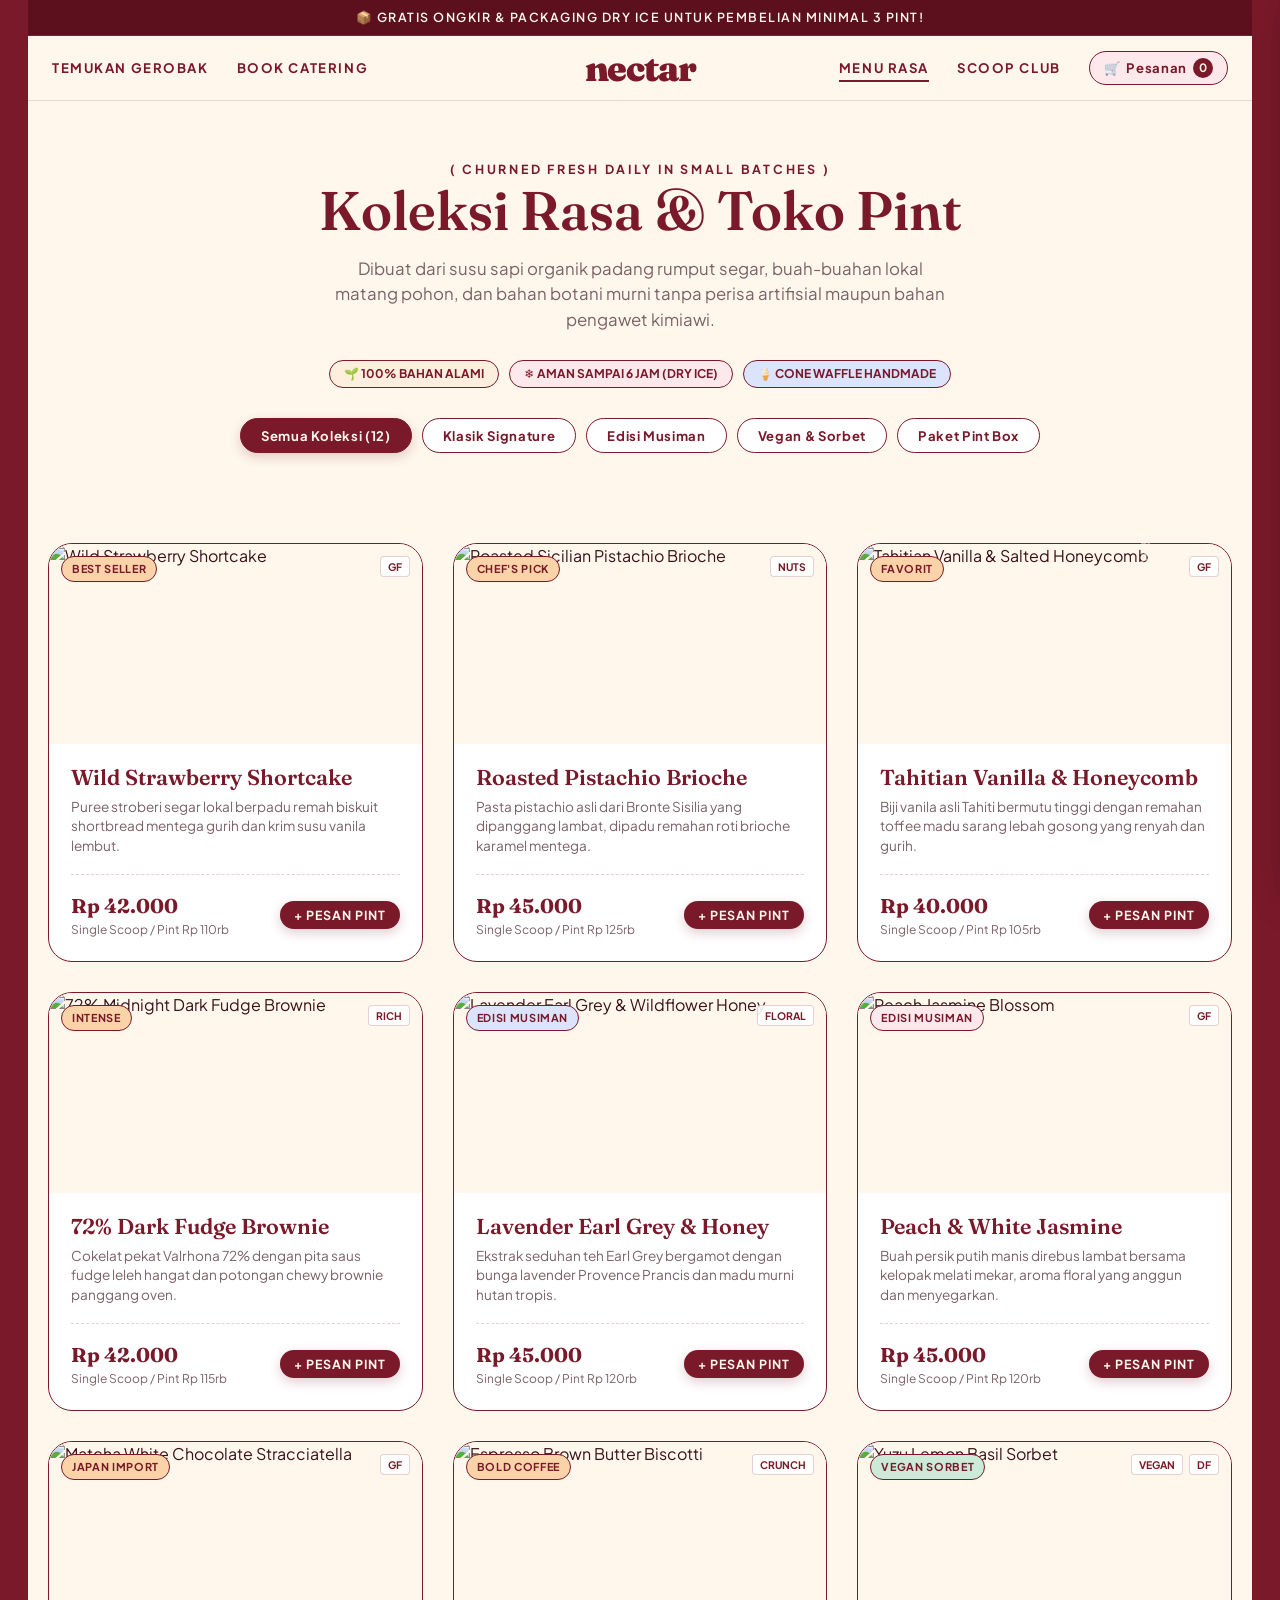
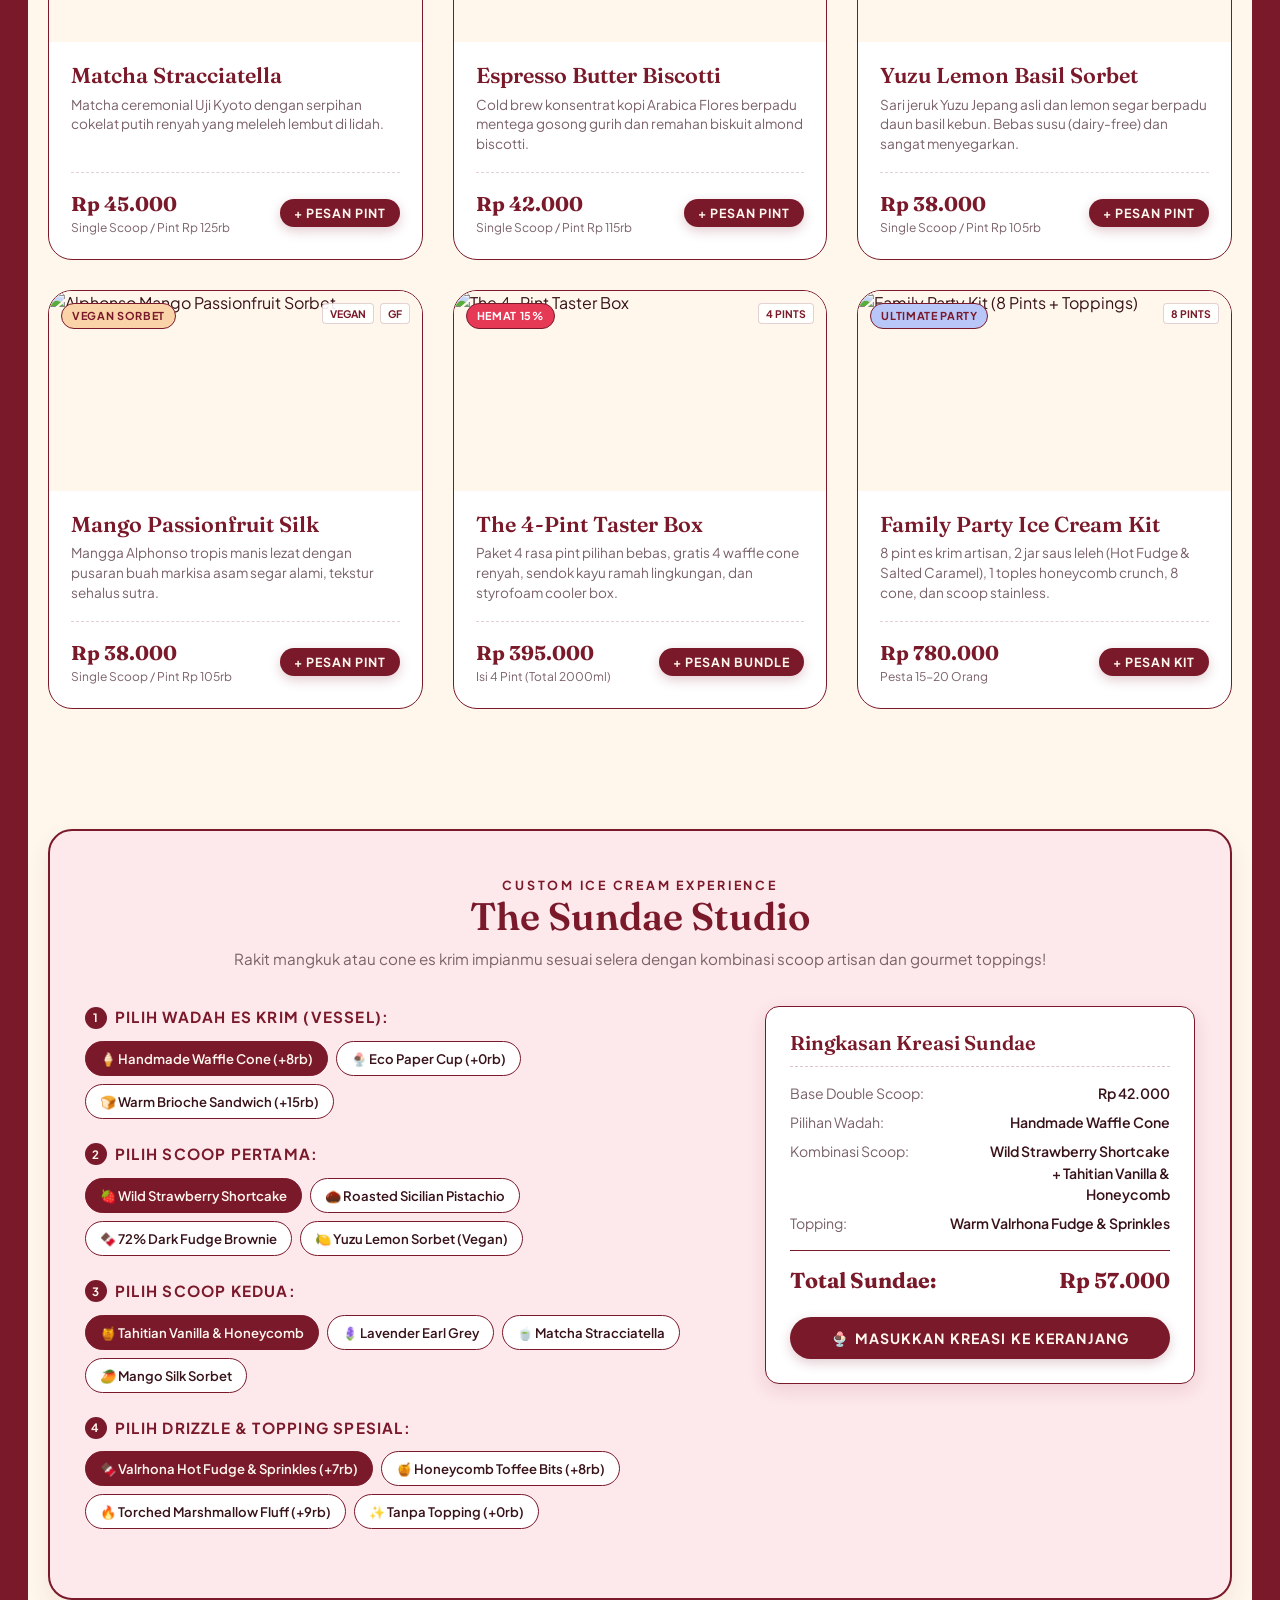
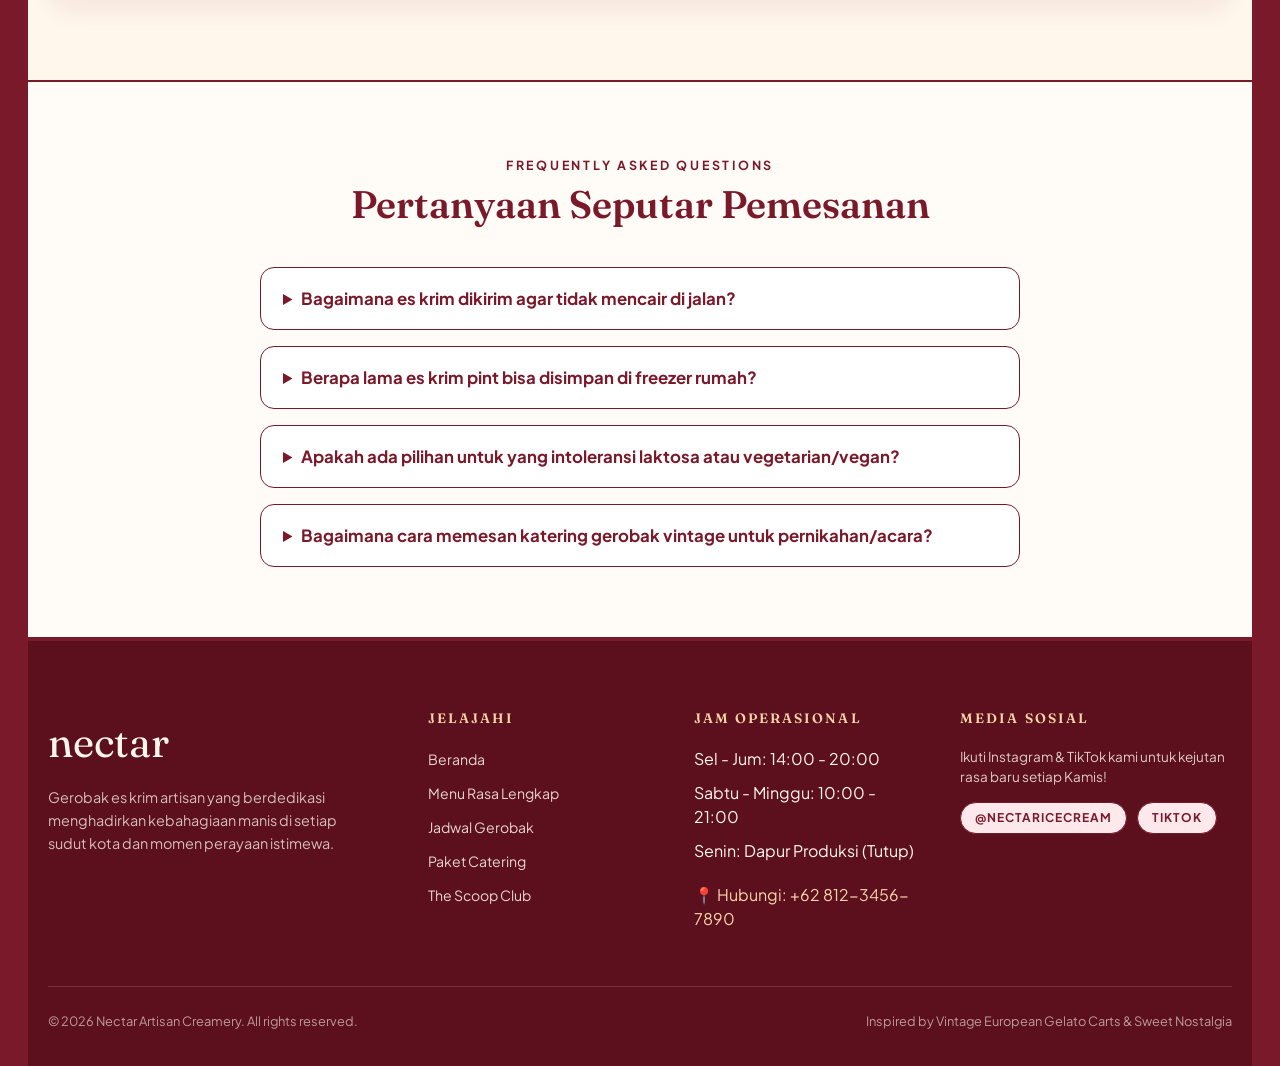
==== menu.html @ 395b3ed8 "feat: Nectar Artisan Ice Cream 2-page responsive website" ====
<!DOCTYPE html>
<html lang="id">
<head>
  <meta charset="UTF-8">
  <meta name="viewport" content="width=device-width, initial-scale=1.0">
  <title>Menu Rasa & Toko Pint — Nectar Artisan Ice Cream</title>
  <meta name="description" content="Pilihan rasa es krim artisan hand-churned, sorbet vegan, dan paket pint delivery es krim segar beku dengan insulated thermal dry-ice box.">
  <link rel="stylesheet" href="style.css">
  <link rel="icon" href="data:image/svg+xml,<svg xmlns=%22http://www.w3.org/2000/svg%22 viewBox=%220 0 100 100%22><text y=%22.9em%22 font-size=%2290%22>🍨</text></svg>">
</head>
<body class="bg-grid-pattern">

  <div class="side-brand-tag left">Handcrafted Small-Batch Flavors</div>
  <div class="side-brand-tag right">Nectar Creamery Online Shop</div>

  <div class="site-frame">
    <!-- Top Announcement Bar -->
    <div class="top-ticker">
      <span>📦 GRATIS ONGKIR & PACKAGING DRY ICE UNTUK PEMBELIAN MINIMAL 3 PINT!</span>
    </div>

    <!-- Main Navigation Header -->
    <header class="header-nav">
      <div class="nav-container">
        <!-- Desktop Nav Left -->
        <nav class="nav-left" aria-label="Main Navigation Left">
          <a href="index.html#schedule" class="nav-link">Temukan Gerobak</a>
          <a href="index.html#catering" class="nav-link">Book Catering</a>
        </nav>

        <!-- Brand Logo -->
        <a href="index.html" class="brand-logo" aria-label="Nectar Home">nectar</a>

        <!-- Desktop Nav Right -->
        <nav class="nav-right" aria-label="Main Navigation Right">
          <a href="menu.html" class="nav-link active">Menu Rasa</a>
          <a href="index.html#club" class="nav-link">Scoop Club</a>
          <button class="cart-btn js-open-cart" aria-label="Buka Keranjang">
            <span>🛒</span>
            <span>Pesanan</span>
            <span class="cart-count">0</span>
          </button>
        </nav>

        <!-- Mobile Nav Toggle Hamburger -->
        <button class="mobile-nav-toggle" id="mobileNavToggle" aria-label="Buka Menu Navigasi">
          <span></span>
          <span></span>
          <span></span>
        </button>
      </div>
    </header>

    <!-- Mobile Drawer Overlay -->
    <div class="mobile-drawer-backdrop" id="mobileDrawerBackdrop"></div>
    <div class="mobile-nav-drawer" id="mobileNavDrawer">
      <div class="mobile-nav-links">
        <a href="index.html" class="mobile-nav-link">Beranda</a>
        <a href="menu.html" class="mobile-nav-link" style="color: #EE6A86;">Menu & Toko Pint</a>
        <a href="index.html#schedule" class="mobile-nav-link">Temukan Gerobak</a>
        <a href="index.html#catering" class="mobile-nav-link">Catering & Event</a>
        <a href="index.html#club" class="mobile-nav-link">The Scoop Club</a>
      </div>
      <div>
        <button class="btn-pill btn-maroon js-open-cart" style="width: 100%; margin-bottom: 12px;">
          🛒 Buka Keranjang (<span class="cart-count">0</span>)
        </button>
        <p style="font-size: 0.75rem; color: var(--color-text-muted); text-align: center;">
          Hand-Churned with Love • Organic Dairy
        </p>
      </div>
    </div>

    <!-- MAIN MENU PAGE CONTENT -->
    <main>
      <!-- MENU HERO -->
      <section class="menu-hero">
        <div class="container">
          <span class="tagline-caps">( CHURNED FRESH DAILY IN SMALL BATCHES )</span>
          <h1 class="title">Koleksi Rasa & Toko Pint</h1>
          <p class="desc">
            Dibuat dari susu sapi organik padang rumput segar, buah-buahan lokal matang pohon, dan bahan botani murni tanpa perisa artifisial maupun bahan pengawet kimiawi.
          </p>

          <!-- Badges -->
          <div style="display: flex; justify-content: center; flex-wrap: wrap; gap: 10px; margin-bottom: 30px;">
            <span style="font-size: 0.75rem; font-weight: 700; background: var(--color-peach-light); border: 1px solid var(--color-maroon); padding: 4px 14px; border-radius: var(--radius-pill); color: var(--color-maroon);">
              🌱 100% BAHAN ALAMI
            </span>
            <span style="font-size: 0.75rem; font-weight: 700; background: var(--color-pink-soft); border: 1px solid var(--color-maroon); padding: 4px 14px; border-radius: var(--radius-pill); color: var(--color-maroon);">
              ❄️ AMAN SAMPAI 6 JAM (DRY ICE)
            </span>
            <span style="font-size: 0.75rem; font-weight: 700; background: var(--color-periwinkle-light); border: 1px solid var(--color-maroon); padding: 4px 14px; border-radius: var(--radius-pill); color: var(--color-maroon);">
              🍦 CONE WAFFLE HANDMADE
            </span>
          </div>

          <!-- Category Filter Tabs -->
          <div class="filter-tabs-wrapper" role="tablist">
            <button class="filter-tab active" data-category="all">Semua Koleksi (12)</button>
            <button class="filter-tab" data-category="classic">Klasik Signature</button>
            <button class="filter-tab" data-category="seasonal">Edisi Musiman</button>
            <button class="filter-tab" data-category="vegan">Vegan & Sorbet</button>
            <button class="filter-tab" data-category="bundle">Paket Pint Box</button>
          </div>
        </div>
      </section>

      <!-- FLAVORS GRID -->
      <section style="padding-bottom: 50px;">
        <div class="container">
          <div class="flavor-grid">

            <!-- Flavor 1 -->
            <article class="flavor-card" data-category="classic">
              <div class="flavor-img-wrap">
                <img src="https://images.unsplash.com/photo-1563805042-7684c019e1cb?w=600&auto=format&fit=crop&q=80" alt="Wild Strawberry Shortcake" class="flavor-img">
                <span class="flavor-badge-tag">BEST SELLER</span>
                <div class="dietary-icons">
                  <span class="dietary-tag">GF</span>
                </div>
              </div>
              <div class="flavor-details">
                <h3 class="flavor-name">Wild Strawberry Shortcake</h3>
                <p class="flavor-tasting-notes">
                  Puree stroberi segar lokal berpadu remah biskuit shortbread mentega gurih dan krim susu vanila lembut.
                </p>
                <div class="flavor-bottom-action">
                  <div>
                    <span class="flavor-price">Rp 42.000</span>
                    <span class="flavor-size-select">Single Scoop / Pint Rp 110rb</span>
                  </div>
                  <button class="btn-pill btn-maroon" style="padding: 6px 14px; font-size: 0.78rem;" onclick="addToCart({id: 'f-strawberry', name: 'Wild Strawberry Shortcake', variant: 'Pint 500ml', price: 110000, img: 'https://images.unsplash.com/photo-1563805042-7684c019e1cb?w=150&auto=format&fit=crop&q=80'})">
                    + PESAN PINT
                  </button>
                </div>
              </div>
            </article>

            <!-- Flavor 2 -->
            <article class="flavor-card" data-category="classic">
              <div class="flavor-img-wrap">
                <img src="https://images.unsplash.com/photo-1501443762994-82bd5dace89a?w=600&auto=format&fit=crop&q=80" alt="Roasted Sicilian Pistachio Brioche" class="flavor-img">
                <span class="flavor-badge-tag">CHEF'S PICK</span>
                <div class="dietary-icons">
                  <span class="dietary-tag">NUTS</span>
                </div>
              </div>
              <div class="flavor-details">
                <h3 class="flavor-name">Roasted Pistachio Brioche</h3>
                <p class="flavor-tasting-notes">
                  Pasta pistachio asli dari Bronte Sisilia yang dipanggang lambat, dipadu remahan roti brioche karamel mentega.
                </p>
                <div class="flavor-bottom-action">
                  <div>
                    <span class="flavor-price">Rp 45.000</span>
                    <span class="flavor-size-select">Single Scoop / Pint Rp 125rb</span>
                  </div>
                  <button class="btn-pill btn-maroon" style="padding: 6px 14px; font-size: 0.78rem;" onclick="addToCart({id: 'f-pistachio', name: 'Roasted Pistachio Brioche', variant: 'Pint 500ml', price: 125000, img: 'https://images.unsplash.com/photo-1501443762994-82bd5dace89a?w=150&auto=format&fit=crop&q=80'})">
                    + PESAN PINT
                  </button>
                </div>
              </div>
            </article>

            <!-- Flavor 3 -->
            <article class="flavor-card" data-category="classic">
              <div class="flavor-img-wrap">
                <img src="https://images.unsplash.com/photo-1570197788417-0e82375c9371?w=600&auto=format&fit=crop&q=80" alt="Tahitian Vanilla & Salted Honeycomb" class="flavor-img">
                <span class="flavor-badge-tag">FAVORIT</span>
                <div class="dietary-icons">
                  <span class="dietary-tag">GF</span>
                </div>
              </div>
              <div class="flavor-details">
                <h3 class="flavor-name">Tahitian Vanilla & Honeycomb</h3>
                <p class="flavor-tasting-notes">
                  Biji vanila asli Tahiti bermutu tinggi dengan remahan toffee madu sarang lebah gosong yang renyah dan gurih.
                </p>
                <div class="flavor-bottom-action">
                  <div>
                    <span class="flavor-price">Rp 40.000</span>
                    <span class="flavor-size-select">Single Scoop / Pint Rp 105rb</span>
                  </div>
                  <button class="btn-pill btn-maroon" style="padding: 6px 14px; font-size: 0.78rem;" onclick="addToCart({id: 'f-vanilla', name: 'Tahitian Vanilla & Honeycomb', variant: 'Pint 500ml', price: 105000, img: 'https://images.unsplash.com/photo-1570197788417-0e82375c9371?w=150&auto=format&fit=crop&q=80'})">
                    + PESAN PINT
                  </button>
                </div>
              </div>
            </article>

            <!-- Flavor 4 -->
            <article class="flavor-card" data-category="classic">
              <div class="flavor-img-wrap">
                <img src="https://images.unsplash.com/photo-1580915411954-282cb1b0d780?w=600&auto=format&fit=crop&q=80" alt="72% Midnight Dark Fudge Brownie" class="flavor-img">
                <span class="flavor-badge-tag">INTENSE</span>
                <div class="dietary-icons">
                  <span class="dietary-tag">RICH</span>
                </div>
              </div>
              <div class="flavor-details">
                <h3 class="flavor-name">72% Dark Fudge Brownie</h3>
                <p class="flavor-tasting-notes">
                  Cokelat pekat Valrhona 72% dengan pita saus fudge leleh hangat dan potongan chewy brownie panggang oven.
                </p>
                <div class="flavor-bottom-action">
                  <div>
                    <span class="flavor-price">Rp 42.000</span>
                    <span class="flavor-size-select">Single Scoop / Pint Rp 115rb</span>
                  </div>
                  <button class="btn-pill btn-maroon" style="padding: 6px 14px; font-size: 0.78rem;" onclick="addToCart({id: 'f-chocolate', name: '72% Dark Fudge Brownie', variant: 'Pint 500ml', price: 115000, img: 'https://images.unsplash.com/photo-1580915411954-282cb1b0d780?w=150&auto=format&fit=crop&q=80'})">
                    + PESAN PINT
                  </button>
                </div>
              </div>
            </article>

            <!-- Flavor 5 -->
            <article class="flavor-card" data-category="seasonal">
              <div class="flavor-img-wrap">
                <img src="https://images.unsplash.com/photo-1560801619-01d71da0f70c?w=600&auto=format&fit=crop&q=80" alt="Lavender Earl Grey & Wildflower Honey" class="flavor-img">
                <span class="flavor-badge-tag" style="background:#DCE3FD;">EDISI MUSIMAN</span>
                <div class="dietary-icons">
                  <span class="dietary-tag">FLORAL</span>
                </div>
              </div>
              <div class="flavor-details">
                <h3 class="flavor-name">Lavender Earl Grey & Honey</h3>
                <p class="flavor-tasting-notes">
                  Ekstrak seduhan teh Earl Grey bergamot dengan bunga lavender Provence Prancis dan madu murni hutan tropis.
                </p>
                <div class="flavor-bottom-action">
                  <div>
                    <span class="flavor-price">Rp 45.000</span>
                    <span class="flavor-size-select">Single Scoop / Pint Rp 120rb</span>
                  </div>
                  <button class="btn-pill btn-maroon" style="padding: 6px 14px; font-size: 0.78rem;" onclick="addToCart({id: 'f-earlgrey', name: 'Lavender Earl Grey & Honey', variant: 'Pint 500ml', price: 120000, img: 'https://images.unsplash.com/photo-1560801619-01d71da0f70c?w=150&auto=format&fit=crop&q=80'})">
                    + PESAN PINT
                  </button>
                </div>
              </div>
            </article>

            <!-- Flavor 6 -->
            <article class="flavor-card" data-category="seasonal">
              <div class="flavor-img-wrap">
                <img src="https://images.unsplash.com/photo-1567206563064-6f60f40a2b57?w=600&auto=format&fit=crop&q=80" alt="Peach Jasmine Blossom" class="flavor-img">
                <span class="flavor-badge-tag" style="background:#FDE8EB;">EDISI MUSIMAN</span>
                <div class="dietary-icons">
                  <span class="dietary-tag">GF</span>
                </div>
              </div>
              <div class="flavor-details">
                <h3 class="flavor-name">Peach & White Jasmine</h3>
                <p class="flavor-tasting-notes">
                  Buah persik putih manis direbus lambat bersama kelopak melati mekar, aroma floral yang anggun dan menyegarkan.
                </p>
                <div class="flavor-bottom-action">
                  <div>
                    <span class="flavor-price">Rp 45.000</span>
                    <span class="flavor-size-select">Single Scoop / Pint Rp 120rb</span>
                  </div>
                  <button class="btn-pill btn-maroon" style="padding: 6px 14px; font-size: 0.78rem;" onclick="addToCart({id: 'f-peach', name: 'Peach & White Jasmine', variant: 'Pint 500ml', price: 120000, img: 'https://images.unsplash.com/photo-1567206563064-6f60f40a2b57?w=150&auto=format&fit=crop&q=80'})">
                    + PESAN PINT
                  </button>
                </div>
              </div>
            </article>

            <!-- Flavor 7 -->
            <article class="flavor-card" data-category="seasonal">
              <div class="flavor-img-wrap">
                <img src="https://images.unsplash.com/photo-1505394033641-40c6ad1178d7?w=600&auto=format&fit=crop&q=80" alt="Matcha White Chocolate Stracciatella" class="flavor-img">
                <span class="flavor-badge-tag">JAPAN IMPORT</span>
                <div class="dietary-icons">
                  <span class="dietary-tag">GF</span>
                </div>
              </div>
              <div class="flavor-details">
                <h3 class="flavor-name">Matcha Stracciatella</h3>
                <p class="flavor-tasting-notes">
                  Matcha ceremonial Uji Kyoto dengan serpihan cokelat putih renyah yang meleleh lembut di lidah.
                </p>
                <div class="flavor-bottom-action">
                  <div>
                    <span class="flavor-price">Rp 45.000</span>
                    <span class="flavor-size-select">Single Scoop / Pint Rp 125rb</span>
                  </div>
                  <button class="btn-pill btn-maroon" style="padding: 6px 14px; font-size: 0.78rem;" onclick="addToCart({id: 'f-matcha', name: 'Matcha Stracciatella', variant: 'Pint 500ml', price: 125000, img: 'https://images.unsplash.com/photo-1505394033641-40c6ad1178d7?w=150&auto=format&fit=crop&q=80'})">
                    + PESAN PINT
                  </button>
                </div>
              </div>
            </article>

            <!-- Flavor 8 -->
            <article class="flavor-card" data-category="classic">
              <div class="flavor-img-wrap">
                <img src="https://images.unsplash.com/photo-1517256064527-09c73fc73e38?w=600&auto=format&fit=crop&q=80" alt="Espresso Brown Butter Biscotti" class="flavor-img">
                <span class="flavor-badge-tag">BOLD COFFEE</span>
                <div class="dietary-icons">
                  <span class="dietary-tag">CRUNCH</span>
                </div>
              </div>
              <div class="flavor-details">
                <h3 class="flavor-name">Espresso Butter Biscotti</h3>
                <p class="flavor-tasting-notes">
                  Cold brew konsentrat kopi Arabica Flores berpadu mentega gosong gurih dan remahan biskuit almond biscotti.
                </p>
                <div class="flavor-bottom-action">
                  <div>
                    <span class="flavor-price">Rp 42.000</span>
                    <span class="flavor-size-select">Single Scoop / Pint Rp 115rb</span>
                  </div>
                  <button class="btn-pill btn-maroon" style="padding: 6px 14px; font-size: 0.78rem;" onclick="addToCart({id: 'f-espresso', name: 'Espresso Butter Biscotti', variant: 'Pint 500ml', price: 115000, img: 'https://images.unsplash.com/photo-1517256064527-09c73fc73e38?w=150&auto=format&fit=crop&q=80'})">
                    + PESAN PINT
                  </button>
                </div>
              </div>
            </article>

            <!-- Flavor 9 -->
            <article class="flavor-card" data-category="vegan">
              <div class="flavor-img-wrap">
                <img src="https://images.unsplash.com/photo-1557142046-c704a3adf364?w=600&auto=format&fit=crop&q=80" alt="Yuzu Lemon Basil Sorbet" class="flavor-img">
                <span class="flavor-badge-tag" style="background:#CBEAD8;">VEGAN SORBET</span>
                <div class="dietary-icons">
                  <span class="dietary-tag">VEGAN</span>
                  <span class="dietary-tag">DF</span>
                </div>
              </div>
              <div class="flavor-details">
                <h3 class="flavor-name">Yuzu Lemon Basil Sorbet</h3>
                <p class="flavor-tasting-notes">
                  Sari jeruk Yuzu Jepang asli dan lemon segar berpadu daun basil kebun. Bebas susu (dairy-free) dan sangat menyegarkan.
                </p>
                <div class="flavor-bottom-action">
                  <div>
                    <span class="flavor-price">Rp 38.000</span>
                    <span class="flavor-size-select">Single Scoop / Pint Rp 105rb</span>
                  </div>
                  <button class="btn-pill btn-maroon" style="padding: 6px 14px; font-size: 0.78rem;" onclick="addToCart({id: 'f-yuzu', name: 'Yuzu Lemon Basil Sorbet', variant: 'Pint 500ml (Vegan)', price: 105000, img: 'https://images.unsplash.com/photo-1557142046-c704a3adf364?w=150&auto=format&fit=crop&q=80'})">
                    + PESAN PINT
                  </button>
                </div>
              </div>
            </article>

            <!-- Flavor 10 -->
            <article class="flavor-card" data-category="vegan">
              <div class="flavor-img-wrap">
                <img src="https://images.unsplash.com/photo-1590080875515-8a3a8dc5735e?w=600&auto=format&fit=crop&q=80" alt="Alphonso Mango Passionfruit Sorbet" class="flavor-img">
                <span class="flavor-badge-tag" style="background:#FAD4A8;">VEGAN SORBET</span>
                <div class="dietary-icons">
                  <span class="dietary-tag">VEGAN</span>
                  <span class="dietary-tag">GF</span>
                </div>
              </div>
              <div class="flavor-details">
                <h3 class="flavor-name">Mango Passionfruit Silk</h3>
                <p class="flavor-tasting-notes">
                  Mangga Alphonso tropis manis lezat dengan pusaran buah markisa asam segar alami, tekstur sehalus sutra.
                </p>
                <div class="flavor-bottom-action">
                  <div>
                    <span class="flavor-price">Rp 38.000</span>
                    <span class="flavor-size-select">Single Scoop / Pint Rp 105rb</span>
                  </div>
                  <button class="btn-pill btn-maroon" style="padding: 6px 14px; font-size: 0.78rem;" onclick="addToCart({id: 'f-mango', name: 'Mango Passionfruit Silk', variant: 'Pint 500ml (Vegan)', price: 105000, img: 'https://images.unsplash.com/photo-1590080875515-8a3a8dc5735e?w=150&auto=format&fit=crop&q=80'})">
                    + PESAN PINT
                  </button>
                </div>
              </div>
            </article>

            <!-- Flavor 11 (Bundle Box) -->
            <article class="flavor-card" data-category="bundle">
              <div class="flavor-img-wrap">
                <img src="https://images.unsplash.com/photo-1576506295286-5cda18df43e7?w=600&auto=format&fit=crop&q=80" alt="The 4-Pint Taster Box" class="flavor-img">
                <span class="flavor-badge-tag" style="background:#E63956; color:#FFF;">HEMAT 15%</span>
                <div class="dietary-icons">
                  <span class="dietary-tag">4 PINTS</span>
                </div>
              </div>
              <div class="flavor-details">
                <h3 class="flavor-name">The 4-Pint Taster Box</h3>
                <p class="flavor-tasting-notes">
                  Paket 4 rasa pint pilihan bebas, gratis 4 waffle cone renyah, sendok kayu ramah lingkungan, dan styrofoam cooler box.
                </p>
                <div class="flavor-bottom-action">
                  <div>
                    <span class="flavor-price">Rp 395.000</span>
                    <span class="flavor-size-select">Isi 4 Pint (Total 2000ml)</span>
                  </div>
                  <button class="btn-pill btn-maroon" style="padding: 6px 14px; font-size: 0.78rem;" onclick="addToCart({id: 'bundle-4pint', name: 'The 4-Pint Taster Box', variant: 'Pilihan Bebas + 4 Cone', price: 395000, img: 'https://images.unsplash.com/photo-1576506295286-5cda18df43e7?w=150&auto=format&fit=crop&q=80'})">
                    + PESAN BUNDLE
                  </button>
                </div>
              </div>
            </article>

            <!-- Flavor 12 (Party Bundle) -->
            <article class="flavor-card" data-category="bundle">
              <div class="flavor-img-wrap">
                <img src="https://images.unsplash.com/photo-1587314168485-3236d6710814?w=600&auto=format&fit=crop&q=80" alt="Family Party Kit (8 Pints + Toppings)" class="flavor-img">
                <span class="flavor-badge-tag" style="background:#B8C6F8;">ULTIMATE PARTY</span>
                <div class="dietary-icons">
                  <span class="dietary-tag">8 PINTS</span>
                </div>
              </div>
              <div class="flavor-details">
                <h3 class="flavor-name">Family Party Ice Cream Kit</h3>
                <p class="flavor-tasting-notes">
                  8 pint es krim artisan, 2 jar saus leleh (Hot Fudge & Salted Caramel), 1 toples honeycomb crunch, 8 cone, dan scoop stainless.
                </p>
                <div class="flavor-bottom-action">
                  <div>
                    <span class="flavor-price">Rp 780.000</span>
                    <span class="flavor-size-select">Pesta 15-20 Orang</span>
                  </div>
                  <button class="btn-pill btn-maroon" style="padding: 6px 14px; font-size: 0.78rem;" onclick="addToCart({id: 'bundle-party', name: 'Family Party Ice Cream Kit', variant: '8 Pints + Topping Jars', price: 780000, img: 'https://images.unsplash.com/photo-1587314168485-3236d6710814?w=150&auto=format&fit=crop&q=80'})">
                    + PESAN KIT
                  </button>
                </div>
              </div>
            </article>

          </div>
        </div>
      </section>

      <!-- INTERACTIVE SUNDAE STUDIO BUILDER -->
      <section class="container" id="sundaeStudio">
        <div class="sundae-builder-section">
          <span class="tagline-caps" style="display: block; text-align: center;">CUSTOM ICE CREAM EXPERIENCE</span>
          <h2 class="builder-title">The Sundae Studio</h2>
          <p class="builder-subtitle">
            Rakit mangkuk atau cone es krim impianmu sesuai selera dengan kombinasi scoop artisan dan gourmet toppings!
          </p>

          <div class="builder-layout">
            <!-- Customizer Controls -->
            <div class="builder-controls">
              <!-- Step 1: Vessel -->
              <div class="builder-step">
                <div class="step-heading">
                  <span class="step-num">1</span>
                  <span>Pilih Wadah Es Krim (Vessel):</span>
                </div>
                <div class="options-pill-group">
                  <button class="option-btn js-vessel-btn selected" data-name="Handmade Waffle Cone" data-price="8000">
                    🍦 Handmade Waffle Cone (+8rb)
                  </button>
                  <button class="option-btn js-vessel-btn" data-name="Biodegradable Cup" data-price="0">
                    🍨 Eco Paper Cup (+0rb)
                  </button>
                  <button class="option-btn js-vessel-btn" data-name="Warm Toasted Brioche Bun" data-price="15000">
                    🍞 Warm Brioche Sandwich (+15rb)
                  </button>
                </div>
              </div>

              <!-- Step 2: Scoop 1 -->
              <div class="builder-step">
                <div class="step-heading">
                  <span class="step-num">2</span>
                  <span>Pilih Scoop Pertama:</span>
                </div>
                <div class="options-pill-group">
                  <button class="option-btn js-scoop1-btn selected" data-name="Wild Strawberry Shortcake">
                    🍓 Wild Strawberry Shortcake
                  </button>
                  <button class="option-btn js-scoop1-btn" data-name="Roasted Sicilian Pistachio">
                    🌰 Roasted Sicilian Pistachio
                  </button>
                  <button class="option-btn js-scoop1-btn" data-name="72% Dark Fudge Brownie">
                    🍫 72% Dark Fudge Brownie
                  </button>
                  <button class="option-btn js-scoop1-btn" data-name="Yuzu Lemon Basil Sorbet">
                    🍋 Yuzu Lemon Sorbet (Vegan)
                  </button>
                </div>
              </div>

              <!-- Step 3: Scoop 2 -->
              <div class="builder-step">
                <div class="step-heading">
                  <span class="step-num">3</span>
                  <span>Pilih Scoop Kedua:</span>
                </div>
                <div class="options-pill-group">
                  <button class="option-btn js-scoop2-btn selected" data-name="Tahitian Vanilla & Honeycomb">
                    🍯 Tahitian Vanilla & Honeycomb
                  </button>
                  <button class="option-btn js-scoop2-btn" data-name="Lavender Earl Grey">
                    🪻 Lavender Earl Grey
                  </button>
                  <button class="option-btn js-scoop2-btn" data-name="Matcha Stracciatella">
                    🍵 Matcha Stracciatella
                  </button>
                  <button class="option-btn js-scoop2-btn" data-name="Alphonso Mango Silk">
                    🥭 Mango Silk Sorbet
                  </button>
                </div>
              </div>

              <!-- Step 4: Toppings & Drizzles -->
              <div class="builder-step">
                <div class="step-heading">
                  <span class="step-num">4</span>
                  <span>Pilih Drizzle & Topping Spesial:</span>
                </div>
                <div class="options-pill-group">
                  <button class="option-btn js-topping-btn selected" data-name="Warm Valrhona Fudge & Sprinkles" data-price="7000">
                    🍫 Valrhona Hot Fudge & Sprinkles (+7rb)
                  </button>
                  <button class="option-btn js-topping-btn" data-name="Salted Honeycomb Toffee Bits" data-price="8000">
                    🍯 Honeycomb Toffee Bits (+8rb)
                  </button>
                  <button class="option-btn js-topping-btn" data-name="Toasted Marshmallow Fluff" data-price="9000">
                    🔥 Torched Marshmallow Fluff (+9rb)
                  </button>
                  <button class="option-btn js-topping-btn" data-name="Tanpa Topping Tambahan" data-price="0">
                    ✨ Tanpa Topping (+0rb)
                  </button>
                </div>
              </div>
            </div>

            <!-- Live Summary Card -->
            <div class="builder-summary-card">
              <h3 class="summary-heading">Ringkasan Kreasi Sundae</h3>

              <div class="summary-item-row">
                <span style="color: var(--color-text-muted);">Base Double Scoop:</span>
                <span style="font-weight: 600;">Rp 42.000</span>
              </div>

              <div class="summary-item-row">
                <span style="color: var(--color-text-muted);">Pilihan Wadah:</span>
                <span style="font-weight: 600;" id="sumVessel">Handmade Waffle Cone</span>
              </div>

              <div class="summary-item-row">
                <span style="color: var(--color-text-muted);">Kombinasi Scoop:</span>
                <span style="font-weight: 600; text-align: right; max-width: 180px;" id="sumScoops">
                  Wild Strawberry + Tahitian Vanilla
                </span>
              </div>

              <div class="summary-item-row">
                <span style="color: var(--color-text-muted);">Topping:</span>
                <span style="font-weight: 600;" id="sumTopping">Warm Valrhona Fudge</span>
              </div>

              <div class="summary-total-row">
                <span>Total Sundae:</span>
                <span id="sumTotal">Rp 57.000</span>
              </div>

              <button class="btn-pill btn-maroon" id="addSundaeToCart" style="width: 100%; margin-top: 20px; padding: 12px;">
                🍨 MASUKKAN KREASI KE KERANJANG
              </button>
            </div>
          </div>
        </div>
      </section>

      <!-- FAQ ACCORDION -->
      <section style="background-color: var(--color-cream-light); padding: 70px 0; border-top: 2px solid var(--color-maroon);">
        <div class="container" style="max-width: 800px;">
          <div style="text-align: center; margin-bottom: 40px;">
            <span class="tagline-caps">FREQUENTLY ASKED QUESTIONS</span>
            <h2 style="font-size: 2.4rem; margin-top: 6px;">Pertanyaan Seputar Pemesanan</h2>
          </div>

          <div style="display: flex; flex-direction: column; gap: 16px;">
            <details style="background: var(--color-white); border: 1.5px solid var(--color-maroon); border-radius: var(--radius-md); padding: 18px 22px;">
              <summary style="font-weight: 700; color: var(--color-maroon); cursor: pointer; font-size: 1.05rem;">
                Bagaimana es krim dikirim agar tidak mencair di jalan?
              </summary>
              <p style="margin-top: 12px; font-size: 0.9rem; color: var(--color-text-muted); line-height: 1.6;">
                Semua pesanan dikemas menggunakan Insulated Thermal Box khusus dengan dry ice food-grade bersuhu -78°C yang menjaga es krim tetap beku padat hingga 6 jam perjalanan sampai tiba di tanganmu.
              </p>
            </details>

            <details style="background: var(--color-white); border: 1.5px solid var(--color-maroon); border-radius: var(--radius-md); padding: 18px 22px;">
              <summary style="font-weight: 700; color: var(--color-maroon); cursor: pointer; font-size: 1.05rem;">
                Berapa lama es krim pint bisa disimpan di freezer rumah?
              </summary>
              <p style="margin-top: 12px; font-size: 0.9rem; color: var(--color-text-muted); line-height: 1.6;">
                Karena es krim kami tidak mengandung bahan pengawet kimiawi, tekstur terbaik dinikmati dalam waktu 4 minggu sejak tanggal produksi pada suhu freezer stabil (-18°C).
              </p>
            </details>

            <details style="background: var(--color-white); border: 1.5px solid var(--color-maroon); border-radius: var(--radius-md); padding: 18px 22px;">
              <summary style="font-weight: 700; color: var(--color-maroon); cursor: pointer; font-size: 1.05rem;">
                Apakah ada pilihan untuk yang intoleransi laktosa atau vegetarian/vegan?
              </summary>
              <p style="margin-top: 12px; font-size: 0.9rem; color: var(--color-text-muted); line-height: 1.6;">
                Tentu saja! Kami memiliki varian sorbet berbasis buah murni seperti Yuzu Lemon Basil dan Mango Passionfruit Silk yang 100% bebas susu sapi (dairy-free), tanpa telur, dan ramah vegan.
              </p>
            </details>

            <details style="background: var(--color-white); border: 1.5px solid var(--color-maroon); border-radius: var(--radius-md); padding: 18px 22px;">
              <summary style="font-weight: 700; color: var(--color-maroon); cursor: pointer; font-size: 1.05rem;">
                Bagaimana cara memesan katering gerobak vintage untuk pernikahan/acara?
              </summary>
              <p style="margin-top: 12px; font-size: 0.9rem; color: var(--color-text-muted); line-height: 1.6;">
                Kamu bisa menggunakan kalkulator katering di halaman Beranda kami untuk mendapatkan estimasi instan, lalu menghubungi tim kami via WhatsApp untuk memeriksa ketersediaan slot tanggal dan sesi tasting rasa gratis.
              </p>
            </details>
          </div>
        </div>
      </section>
    </main>

    <!-- FOOTER -->
    <footer class="site-footer">
      <div class="container">
        <div class="footer-grid">
          <div class="footer-brand">
            <span class="logo">nectar</span>
            <p class="desc">
              Gerobak es krim artisan yang berdedikasi menghadirkan kebahagiaan manis di setiap sudut kota dan momen perayaan istimewa.
            </p>
          </div>

          <div class="footer-col">
            <h4>Jelajahi</h4>
            <ul class="footer-links">
              <li><a href="index.html">Beranda</a></li>
              <li><a href="menu.html">Menu Rasa Lengkap</a></li>
              <li><a href="index.html#schedule">Jadwal Gerobak</a></li>
              <li><a href="index.html#catering">Paket Catering</a></li>
              <li><a href="index.html#club">The Scoop Club</a></li>
            </ul>
          </div>

          <div class="footer-col">
            <h4>Jam Operasional</h4>
            <ul class="footer-links">
              <li>Sel - Jum: 14:00 - 20:00</li>
              <li>Sabtu - Minggu: 10:00 - 21:00</li>
              <li>Senin: Dapur Produksi (Tutup)</li>
              <li style="margin-top: 10px; color: var(--color-peach);">📍 Hubungi: +62 812-3456-7890</li>
            </ul>
          </div>

          <div class="footer-col">
            <h4>Media Sosial</h4>
            <p style="font-size: 0.85rem; color: rgba(255,247,236,0.8); margin-bottom: 14px;">
              Ikuti Instagram & TikTok kami untuk kejutan rasa baru setiap Kamis!
            </p>
            <div style="display: flex; gap: 10px;">
              <a href="#" class="btn-pill btn-pink" style="padding: 6px 14px; font-size: 0.75rem;">@nectaricecream</a>
              <a href="#" class="btn-pill btn-pink" style="padding: 6px 14px; font-size: 0.75rem;">TikTok</a>
            </div>
          </div>
        </div>

        <div class="footer-bottom">
          <div>© 2026 Nectar Artisan Creamery. All rights reserved.</div>
          <div>Inspired by Vintage European Gelato Carts & Sweet Nostalgia</div>
        </div>
      </div>
    </footer>
  </div>

  <!-- MODAL: CHECKOUT MODAL -->
  <div class="modal-overlay" id="checkoutModal" role="dialog" aria-modal="true" aria-labelledby="checkoutModalTitle">
    <div class="modal-window">
      <button class="modal-close-btn" id="closeCheckoutModal" aria-label="Tutup">✕</button>
      <span class="tagline-caps">KONFIRMASI PESANAN</span>
      <h3 id="checkoutModalTitle" style="font-size: 1.8rem; margin: 8px 0 16px;">Pengiriman & Data Penerima</h3>

      <div style="background: var(--color-white); border: 1.5px solid var(--color-maroon); border-radius: var(--radius-md); padding: 16px; margin-bottom: 20px;">
        <h4 style="font-size: 0.85rem; letter-spacing: 0.08em; text-transform: uppercase; margin-bottom: 10px; color: var(--color-maroon);">Ringkasan Item:</h4>
        <div id="checkoutOrderSummary"></div>
        <div style="border-top: 1.5px dashed rgba(122,25,42,0.2); padding-top: 10px; margin-top: 10px; display: flex; justify-content: space-between; font-weight: 700; font-family: var(--font-serif); font-size: 1.15rem; color: var(--color-maroon);">
          <span>Total Pembayaran:</span>
          <span id="checkoutFinalTotal">Rp 0</span>
        </div>
      </div>

      <form id="checkoutForm">
        <div class="calc-field">
          <label for="custName">Nama Lengkap:</label>
          <input type="text" id="custName" class="form-input-control" required placeholder="Contoh: Sarah Amanda">
        </div>

        <div class="calc-field">
          <label for="custPhone">Nomor WhatsApp Aktif:</label>
          <input type="tel" id="custPhone" class="form-input-control" required placeholder="Contoh: 08123456789">
        </div>

        <div class="calc-field">
          <label for="custAddress">Alamat Lengkap Pengiriman (Kota / Daerah):</label>
          <textarea id="custAddress" class="form-input-control" rows="2" required placeholder="Jl. Senopati No. 12, Kebayoran Baru, Jakarta Selatan"></textarea>
        </div>

        <div class="calc-field">
          <label for="custPayment">Metode Pembayaran:</label>
          <select id="custPayment" class="form-input-control">
            <option value="QRIS Instan (GoPay, OVO, BCA, Dana)">QRIS Instan (GoPay, OVO, BCA, ShopeePay)</option>
            <option value="Transfer Bank BCA">Transfer Bank BCA</option>
            <option value="Transfer Bank Mandiri">Transfer Bank Mandiri</option>
            <option value="COD / Bayar Saat Pengiriman Kurir">COD / Bayar Saat Terima</option>
          </select>
        </div>

        <div class="calc-field">
          <label for="custNotes">Catatan Tambahan (Opsional):</label>
          <input type="text" id="custNotes" class="form-input-control" placeholder="Contoh: Kirim jam 3 sore, sertakan kartu ucapan birthday">
        </div>

        <button type="submit" class="btn-pill btn-maroon" style="width: 100%; padding: 12px; font-size: 0.95rem;">
          PESAN SEKARANG VIA WHATSAPP 🍨
        </button>
      </form>
    </div>
  </div>

  <!-- SLIDE-OVER CART DRAWER -->
  <div class="cart-drawer" id="cartDrawer" role="dialog" aria-modal="true" aria-labelledby="cartDrawerTitleMenu">
    <div class="cart-drawer-header">
      <h3 id="cartDrawerTitleMenu">Pesanan Manismu (<span class="cart-count">0</span>)</h3>
      <button class="modal-close-btn" id="closeCartBtn" style="position: static;" aria-label="Tutup Keranjang">✕</button>
    </div>

    <div class="cart-drawer-items" id="cartDrawerItems">
      <!-- Injected by JavaScript -->
    </div>

    <div class="cart-drawer-footer">
      <div class="cart-subtotal-row">
        <span>Subtotal:</span>
        <span id="cartSubtotal">Rp 0</span>
      </div>
      <p style="font-size: 0.75rem; color: var(--color-text-muted); margin-bottom: 14px;">
        *Pengiriman aman dengan dry ice box tahan 6 jam.
      </p>
      <button class="btn-pill btn-maroon" id="checkoutBtn" style="width: 100%; padding: 12px;">
        LANJUT KE PEMBAYARAN 🍨
      </button>
    </div>
  </div>
  <div class="mobile-drawer-backdrop" id="cartBackdrop"></div>

  <!-- Toast Notice Element -->
  <div class="toast-notice" id="toastNotice"></div>

  <script src="script.js"></script>
</body>
</html>
---- style.css ----
@import url('https://fonts.googleapis.com/css2?family=Fraunces:ital,opsz,wght@0,9..144,300..900;1,9..144,300..900&family=Fredoka:wght@400;500;600;700&family=Plus+Jakarta+Sans:wght@400;500;600;700&family=Reenie+Beanie&display=swap');

:root {
  /* Color Palette inspired by retro artisan candy & creamery carts */
  --color-maroon: #7A192A;
  --color-maroon-dark: #5C101E;
  --color-maroon-light: #942438;
  --color-crimson-bg: #801A2C;
  --color-cream: #FFF7EC;
  --color-cream-light: #FFFCF7;
  --color-cream-dark: #F5E8D5;
  --color-pink-soft: #FDE8EC;
  --color-pink-accent: #F9CAD2;
  --color-pink-deep: #EE6A86;
  --color-periwinkle: #BAC8F8;
  --color-periwinkle-light: #DCE3FD;
  --color-periwinkle-dark: #91A5F5;
  --color-peach: #FAD4A8;
  --color-peach-light: #FEEEDD;
  --color-mint: #CBEAD8;
  --color-dark: #381219;
  --color-text-muted: #7A6267;
  --color-white: #FFFFFF;
  --color-grid-line: rgba(220, 110, 135, 0.14);

  /* Typography */
  --font-serif: 'Fraunces', Georgia, serif;
  --font-sans: 'Plus Jakarta Sans', system-ui, -apple-system, sans-serif;
  --font-bubble: 'Fredoka', cursive, sans-serif;
  --font-handwriting: 'Reenie Beanie', cursive;

  /* Shadows & Radii */
  --radius-sm: 8px;
  --radius-md: 14px;
  --radius-lg: 24px;
  --radius-pill: 9999px;
  --shadow-sm: 0 2px 6px rgba(122, 25, 42, 0.08);
  --shadow-md: 0 6px 18px rgba(122, 25, 42, 0.12);
  --shadow-lg: 0 14px 34px rgba(122, 25, 42, 0.16);
  --shadow-sticker: 3px 4px 0px rgba(92, 16, 30, 0.18);

  /* Layout Container */
  --container-max: 1440px;
}

/* Base Reset & Box Sizing */
*, *::before, *::after {
  box-sizing: border-box;
  margin: 0;
  padding: 0;
}

html {
  scroll-behavior: smooth;
  font-size: 16px;
  -webkit-text-size-adjust: 100%;
}

body {
  font-family: var(--font-sans);
  background-color: var(--color-maroon);
  color: var(--color-dark);
  line-height: 1.5;
  overflow-x: hidden;
  margin: 0;
  padding: 0;
}

/* Master Outer Shell - Full width with stylish editorial side borders matching reference */
.site-frame {
  width: 100%;
  max-width: 100%;
  margin: 0;
  background-color: var(--color-cream);
  min-height: 100vh;
  position: relative;
  display: flex;
  flex-direction: column;
}

@media (min-width: 1025px) {
  .site-frame {
    border-left: 28px solid var(--color-maroon);
    border-right: 28px solid var(--color-maroon);
  }
}

/* Side Branding Ribbons (Anchored to right maroon border like reference) */
.side-brand-tag {
  display: none;
}

@media (min-width: 1025px) {
  .side-brand-tag.right {
    display: block;
    position: fixed;
    right: 4px;
    top: 50%;
    transform: translateY(-50%) rotate(90deg);
    color: rgba(255, 247, 236, 0.75);
    font-size: 0.72rem;
    font-weight: 700;
    letter-spacing: 0.22em;
    text-transform: uppercase;
    pointer-events: none;
    z-index: 1000;
  }
}

/* Common Grid Background (Vintage Graph Paper Pattern) */
.bg-grid-pattern {
  background-color: var(--color-cream);
  background-image: 
    linear-gradient(var(--color-grid-line) 1px, transparent 1px),
    linear-gradient(90deg, var(--color-grid-line) 1px, transparent 1px);
  background-size: 26px 26px;
  background-position: -1px -1px;
}

/* Container - Generous width */
.container {
  width: 100%;
  max-width: var(--container-max);
  margin-left: auto;
  margin-right: auto;
  padding-left: 20px;
  padding-right: 20px;
}

/* Typography Helpers */
h1, h2, h3, h4, .font-serif {
  font-family: var(--font-serif);
  color: var(--color-maroon);
  font-weight: 600;
  line-height: 1.15;
}

.text-cursive {
  font-family: var(--font-handwriting);
  font-size: 1.8rem;
  color: var(--color-maroon);
  line-height: 1;
}

.tagline-caps {
  font-family: var(--font-sans);
  font-size: 0.78rem;
  letter-spacing: 0.22em;
  text-transform: uppercase;
  color: var(--color-maroon);
  font-weight: 700;
}

/* Links & Buttons */
a {
  color: inherit;
  text-decoration: none;
  transition: all 0.2s ease;
}

button {
  cursor: pointer;
  font-family: var(--font-sans);
  border: none;
  outline: none;
  background: none;
  transition: all 0.25s ease;
}

.btn-pill {
  display: inline-flex;
  align-items: center;
  justify-content: center;
  gap: 8px;
  padding: 10px 24px;
  border-radius: var(--radius-pill);
  font-weight: 700;
  font-size: 0.88rem;
  letter-spacing: 0.08em;
  text-transform: uppercase;
  transition: transform 0.2s cubic-bezier(0.34, 1.56, 0.64, 1), box-shadow 0.2s ease, background-color 0.2s ease;
}

.btn-pill:hover {
  transform: translateY(-2px);
}

.btn-pill:active {
  transform: translateY(1px);
}

.btn-maroon {
  background-color: var(--color-maroon);
  color: var(--color-cream);
  box-shadow: 0 4px 12px rgba(122, 25, 42, 0.22);
}

.btn-maroon:hover {
  background-color: var(--color-maroon-dark);
  box-shadow: 0 6px 16px rgba(122, 25, 42, 0.32);
}

.btn-periwinkle {
  background-color: var(--color-periwinkle);
  color: var(--color-maroon);
  border: 1.5px solid var(--color-maroon);
  box-shadow: 3px 3px 0px var(--color-maroon);
}

.btn-periwinkle:hover {
  background-color: #A3B5F5;
  box-shadow: 4px 4px 0px var(--color-maroon);
}

.btn-pink {
  background-color: var(--color-pink-soft);
  color: var(--color-maroon);
  border: 1.5px solid var(--color-maroon);
}

.btn-pink:hover {
  background-color: var(--color-pink-accent);
}

.btn-white {
  background-color: var(--color-white);
  color: var(--color-maroon);
  border: 1.5px solid var(--color-maroon);
  box-shadow: 3px 3px 0px var(--color-maroon);
}

.btn-white:hover {
  background-color: var(--color-cream-light);
  box-shadow: 4px 4px 0px var(--color-maroon);
}

/* ==========================================================================
   TOP BAR & NAVIGATION
   ========================================================================== */
.top-ticker {
  background-color: var(--color-maroon-dark);
  color: var(--color-cream);
  padding: 8px 16px;
  font-size: 0.78rem;
  letter-spacing: 0.12em;
  text-transform: uppercase;
  font-weight: 600;
  text-align: center;
  border-bottom: 1px solid rgba(255, 255, 255, 0.1);
  display: flex;
  justify-content: center;
  align-items: center;
  gap: 12px;
}

.top-ticker span {
  display: inline-flex;
  align-items: center;
  gap: 6px;
}

.header-nav {
  position: sticky;
  top: 0;
  z-index: 100;
  background-color: rgba(255, 247, 236, 0.94);
  backdrop-filter: blur(8px);
  border-bottom: 1px solid rgba(122, 25, 42, 0.15);
  transition: background-color 0.3s ease;
}

.nav-container {
  display: flex;
  align-items: center;
  justify-content: space-between;
  padding: 14px 24px;
  max-width: var(--container-max);
  margin: 0 auto;
}

.nav-left, .nav-right {
  display: flex;
  align-items: center;
  gap: 28px;
  flex: 1;
}

.nav-right {
  justify-content: flex-end;
}

.nav-link {
  font-size: 0.82rem;
  font-weight: 700;
  text-transform: uppercase;
  letter-spacing: 0.12em;
  color: var(--color-maroon);
  position: relative;
  padding: 4px 0;
}

.nav-link::after {
  content: '';
  position: absolute;
  bottom: 0;
  left: 0;
  width: 0%;
  height: 2px;
  background-color: var(--color-maroon);
  transition: width 0.25s ease;
}

.nav-link:hover::after,
.nav-link.active::after {
  width: 100%;
}

.brand-logo {
  font-family: var(--font-serif);
  font-size: 2.25rem;
  font-weight: 900;
  letter-spacing: -0.04em;
  color: var(--color-maroon);
  text-align: center;
  line-height: 1;
  padding: 0 12px;
  display: inline-block;
  transition: transform 0.2s ease;
}

.brand-logo:hover {
  transform: scale(1.04);
}

.cart-btn {
  display: inline-flex;
  align-items: center;
  gap: 6px;
  background-color: var(--color-pink-soft);
  color: var(--color-maroon);
  border: 1.5px solid var(--color-maroon);
  padding: 6px 14px;
  border-radius: var(--radius-pill);
  font-size: 0.82rem;
  font-weight: 700;
  letter-spacing: 0.05em;
  transition: all 0.2s ease;
}

.cart-btn:hover {
  background-color: var(--color-maroon);
  color: var(--color-cream);
}

.cart-count {
  background-color: var(--color-maroon);
  color: var(--color-cream);
  font-size: 0.72rem;
  font-weight: 700;
  width: 20px;
  height: 20px;
  border-radius: 50%;
  display: inline-flex;
  align-items: center;
  justify-content: center;
}

.cart-btn:hover .cart-count {
  background-color: var(--color-cream);
  color: var(--color-maroon);
}

/* Mobile Nav Toggle */
.mobile-nav-toggle {
  display: none;
  flex-direction: column;
  gap: 5px;
  background: none;
  border: none;
  cursor: pointer;
  padding: 8px;
  z-index: 102;
}

.mobile-nav-toggle span {
  display: block;
  width: 24px;
  height: 2.5px;
  background-color: var(--color-maroon);
  border-radius: 2px;
  transition: transform 0.3s ease, opacity 0.3s ease;
}

.mobile-nav-toggle.open span:nth-child(1) {
  transform: translateY(7.5px) rotate(45deg);
}

.mobile-nav-toggle.open span:nth-child(2) {
  opacity: 0;
}

.mobile-nav-toggle.open span:nth-child(3) {
  transform: translateY(-7.5px) rotate(-45deg);
}

/* Mobile Nav Overlay */
.mobile-nav-drawer {
  position: fixed;
  top: 0;
  right: -100%;
  width: 82%;
  max-width: 340px;
  height: 100vh;
  background-color: var(--color-cream);
  box-shadow: -8px 0 25px rgba(0,0,0,0.25);
  z-index: 101;
  padding: 80px 28px 40px;
  display: flex;
  flex-direction: column;
  justify-content: space-between;
  transition: right 0.35s cubic-bezier(0.25, 1, 0.5, 1);
}

.mobile-nav-drawer.open {
  right: 0;
}

.mobile-nav-links {
  display: flex;
  flex-direction: column;
  gap: 20px;
}

.mobile-nav-links a {
  font-family: var(--font-serif);
  font-size: 1.45rem;
  color: var(--color-maroon);
  font-weight: 600;
  border-bottom: 1px dashed rgba(122, 25, 42, 0.2);
  padding-bottom: 12px;
}

.mobile-drawer-backdrop {
  position: fixed;
  inset: 0;
  background: rgba(56, 18, 25, 0.5);
  backdrop-filter: blur(3px);
  z-index: 100;
  opacity: 0;
  pointer-events: none;
  transition: opacity 0.3s ease;
}

.mobile-drawer-backdrop.open {
  opacity: 1;
  pointer-events: auto;
}

/* ==========================================================================
   HERO SECTION
   ========================================================================== */
.hero-section {
  position: relative;
  padding: 60px 0 90px;
  overflow: hidden;
}

.hero-grid {
  display: grid;
  grid-template-columns: 1.05fr 0.95fr;
  align-items: center;
  gap: 50px;
  position: relative;
}

.hero-content {
  position: relative;
  z-index: 2;
  max-width: 700px;
}

.hero-badge {
  display: inline-block;
  margin-bottom: 16px;
  color: var(--color-maroon);
  font-weight: 700;
  letter-spacing: 0.18em;
  font-size: 0.78rem;
  text-transform: uppercase;
}

.hero-title {
  font-size: 3.8rem;
  line-height: 1.06;
  margin-bottom: 22px;
  letter-spacing: -0.02em;
}

.hero-desc {
  font-size: 1.1rem;
  color: var(--color-text-muted);
  line-height: 1.65;
  margin-bottom: 32px;
  max-width: 620px;
}

.hero-cta-group {
  display: flex;
  flex-wrap: wrap;
  align-items: center;
  gap: 16px;
  position: relative;
}

/* Doodled Curved Arrow Annotation */
.arrow-annotation {
  position: absolute;
  right: -90px;
  top: 10px;
  display: flex;
  align-items: center;
  pointer-events: none;
}

.arrow-annotation svg {
  width: 90px;
  height: 45px;
  filter: drop-shadow(1px 2px 0px rgba(122, 25, 42, 0.15));
}

/* Hero Cart Visual */
.hero-visual {
  position: relative;
  display: flex;
  justify-content: center;
  align-items: center;
}

.cart-image-wrapper {
  position: relative;
  width: 100%;
  max-width: 680px;
  transition: transform 0.3s ease;
}

.cart-image-wrapper:hover {
  transform: translateY(-4px);
}

.cart-main-img {
  width: 100%;
  height: auto;
  display: block;
  filter: drop-shadow(0 18px 24px rgba(122, 25, 42, 0.18));
}

/* Floating Retro Stickers */
.sticker {
  position: absolute;
  pointer-events: none;
  user-select: none;
  filter: drop-shadow(2px 3px 0px rgba(0,0,0,0.12));
  animation: floatSlow 4s ease-in-out infinite alternate;
}

@keyframes floatSlow {
  0% { transform: translateY(0px) rotate(var(--rot, 0deg)); }
  100% { transform: translateY(-8px) rotate(calc(var(--rot, 0deg) + 3deg)); }
}

.sticker-cherry-top {
  top: -15px;
  right: 40px;
  width: 44px;
  --rot: 12deg;
}

.sticker-cherry-bottom {
  bottom: -20px;
  left: 20px;
  width: 40px;
  --rot: -15deg;
}

.sticker-gummy {
  bottom: -25px;
  right: 180px;
  width: 32px;
  --rot: 20deg;
  animation-delay: 1.5s;
}

.sticker-sparkle {
  top: 40px;
  left: -20px;
  width: 30px;
  --rot: -10deg;
  animation-delay: 0.8s;
}

.handwritten-callout {
  position: absolute;
  top: 30px;
  right: -20px;
  font-family: var(--font-handwriting);
  font-size: 2.2rem;
  color: var(--color-maroon);
  transform: rotate(8deg);
  white-space: nowrap;
  pointer-events: none;
}

/* ==========================================================================
   CALENDAR / WEEKLY SCHEDULE SECTION (NOTEBOOK BINDER AESTHETIC)
   ========================================================================== */
.schedule-section {
  background-color: var(--color-crimson-bg);
  padding: 55px 0 65px;
  position: relative;
  color: var(--color-cream);
}

/* Notebook Binder Sheet */
.notebook-sheet {
  background-color: var(--color-cream);
  color: var(--color-dark);
  border-radius: var(--radius-lg);
  box-shadow: 0 12px 35px rgba(45, 8, 14, 0.45);
  position: relative;
  padding: 0 0 35px;
  margin-bottom: 24px;
}

/* Scalloped / Punched Binder Edge */
.binder-holes-row {
  display: flex;
  justify-content: space-around;
  padding: 16px 20px 20px;
  background-color: var(--color-cream);
  border-top-left-radius: var(--radius-lg);
  border-top-right-radius: var(--radius-lg);
}

.binder-hole {
  width: 22px;
  height: 22px;
  border-radius: 50%;
  background-color: var(--color-crimson-bg);
  box-shadow: inset 0 3px 5px rgba(0, 0, 0, 0.45), 0 1px 1px rgba(255, 255, 255, 0.6);
  flex-shrink: 0;
}

.notebook-inner {
  padding: 10px 30px 10px;
  text-align: center;
}

.schedule-header {
  margin-bottom: 30px;
}

.schedule-header .sub {
  font-size: 0.78rem;
  font-weight: 700;
  letter-spacing: 0.22em;
  color: var(--color-maroon);
  text-transform: uppercase;
  margin-bottom: 6px;
}

.schedule-header .title {
  font-size: 2.4rem;
  letter-spacing: -0.01em;
}

/* 7-Days Schedule Grid */
.schedule-table-wrap {
  overflow-x: auto;
  -webkit-overflow-scrolling: touch;
  padding-bottom: 12px;
  margin-bottom: 28px;
  scrollbar-width: thin;
  scrollbar-color: var(--color-maroon) var(--color-cream-dark);
}

.schedule-table-wrap::-webkit-scrollbar {
  height: 8px;
}

.schedule-table-wrap::-webkit-scrollbar-track {
  background: var(--color-cream-dark);
  border-radius: var(--radius-pill);
}

.schedule-table-wrap::-webkit-scrollbar-thumb {
  background: var(--color-maroon);
  border-radius: var(--radius-pill);
}

.schedule-grid {
  display: grid;
  grid-template-columns: repeat(7, minmax(130px, 1fr));
  border: 1.5px solid var(--color-maroon);
  border-radius: var(--radius-sm);
  background-color: var(--color-cream-light);
  overflow: hidden;
  position: relative;
}

.day-column {
  border-right: 1.5px solid var(--color-maroon);
  display: flex;
  flex-direction: column;
  position: relative;
  transition: background-color 0.2s ease;
}

.day-column:last-child {
  border-right: none;
}

.day-column.active-today {
  background-color: #FFF2F4;
}

.day-column.active-today::before {
  content: '';
  position: absolute;
  top: 0;
  left: 0;
  right: 0;
  bottom: 0;
  border: 2px solid #E54868;
  pointer-events: none;
  z-index: 2;
}

/* Authentic Hand-Drawn Highlighter Oval (Like Wednesday circle in reference!) */
.hand-drawn-marker-circle {
  position: absolute;
  top: 26%;
  left: 50%;
  transform: translate(-50%, -10%) rotate(-4deg);
  width: 105px;
  height: 115px;
  pointer-events: none;
  z-index: 3;
}

.day-header {
  padding: 10px 8px;
  border-bottom: 1.5px solid var(--color-maroon);
  background-color: var(--color-cream);
  display: flex;
  justify-content: space-between;
  align-items: center;
  font-size: 0.72rem;
  font-weight: 700;
  letter-spacing: 0.08em;
  color: var(--color-maroon);
}

.day-body {
  padding: 18px 10px;
  display: flex;
  flex-direction: column;
  align-items: center;
  justify-content: center;
  min-height: 140px;
  text-align: center;
  position: relative;
}

.day-icon {
  font-size: 1.8rem;
  margin-bottom: 10px;
  filter: drop-shadow(1px 2px 2px rgba(122, 25, 42, 0.15));
}

.day-location {
  font-size: 0.82rem;
  font-weight: 700;
  color: var(--color-maroon);
  line-height: 1.25;
  margin-bottom: 4px;
}

.day-time {
  font-size: 0.72rem;
  color: var(--color-text-muted);
  font-weight: 500;
}

.day-status-pill {
  font-size: 0.65rem;
  padding: 3px 8px;
  border-radius: var(--radius-pill);
  font-weight: 700;
  text-transform: uppercase;
  margin-top: 8px;
}

.status-scooping {
  background-color: #D4EDDA;
  color: #155724;
}

.status-private {
  background-color: #F8D7DA;
  color: #721C24;
}

.status-rest {
  background-color: #E2E3E5;
  color: #383D41;
}

/* Schedule Bottom Ticker */
.schedule-ticker-bar {
  background-color: var(--color-pink-soft);
  color: var(--color-maroon);
  border-radius: var(--radius-pill);
  padding: 12px 28px;
  display: flex;
  align-items: center;
  justify-content: space-between;
  flex-wrap: wrap;
  gap: 16px;
  max-width: 1080px;
  margin: 0 auto;
  border: 1.5px solid var(--color-maroon);
  box-shadow: 0 4px 14px rgba(0,0,0,0.15);
}

.ticker-text {
  font-size: 0.8rem;
  font-weight: 700;
  letter-spacing: 0.08em;
  text-transform: uppercase;
}

.ticker-form {
  display: flex;
  align-items: center;
  gap: 8px;
  flex: 1;
  max-width: 440px;
}

.ticker-input {
  background: var(--color-white);
  border: 1.5px solid var(--color-maroon);
  border-radius: var(--radius-pill);
  padding: 8px 16px;
  font-size: 0.8rem;
  width: 100%;
  color: var(--color-dark);
  outline: none;
}

.ticker-input::placeholder {
  color: #AA8E94;
}

.ticker-btn {
  background-color: var(--color-maroon);
  color: var(--color-cream);
  font-size: 0.75rem;
  font-weight: 700;
  letter-spacing: 0.08em;
  text-transform: uppercase;
  padding: 8px 16px;
  border-radius: var(--radius-pill);
  white-space: nowrap;
}

.ticker-btn:hover {
  background-color: var(--color-maroon-dark);
}

/* ==========================================================================
   CATERING & PRIVATE EVENTS (VERTICAL CANDY AWNING STRIPES)
   ========================================================================== */
.catering-section {
  position: relative;
  padding: 85px 0 100px;
  background-color: #FFF5F7;
  /* Retro Pink & Cream Awning Stripes */
  background-image: repeating-linear-gradient(
    90deg,
    #FFF8F9 0px,
    #FFF8F9 32px,
    #FCE4E9 32px,
    #FCE4E9 64px
  );
  border-top: 3px solid var(--color-maroon);
  border-bottom: 3px solid var(--color-maroon);
  overflow: hidden;
}

.catering-grid {
  display: grid;
  grid-template-columns: 1.15fr 0.85fr;
  align-items: center;
  gap: 50px;
  position: relative;
}

.catering-content {
  position: relative;
  z-index: 2;
}

.catering-title {
  font-size: 3.2rem;
  line-height: 1.1;
  margin-top: 10px;
  margin-bottom: 20px;
}

.catering-desc {
  font-size: 1.05rem;
  color: var(--color-text-muted);
  line-height: 1.6;
  margin-bottom: 35px;
  max-width: 640px;
}

/* 3 Scalloped Price Cloud Badges (From Reference!) */
.price-badges-group {
  display: flex;
  flex-wrap: wrap;
  gap: 16px;
  margin-bottom: 35px;
}

.price-badge-item {
  display: flex;
  flex-direction: column;
  align-items: center;
  justify-content: center;
  text-align: center;
  width: 120px;
  height: 95px;
  padding: 10px;
  position: relative;
  filter: drop-shadow(2px 4px 6px rgba(122, 25, 42, 0.12));
  transition: transform 0.2s ease;
}

.price-badge-item:hover {
  transform: translateY(-4px) scale(1.05);
}

/* Badge 1: Scalloped Peach Flower */
.badge-peach {
  background-color: var(--color-peach);
  color: var(--color-maroon);
  border-radius: 40% 60% 60% 40% / 50% 50% 50% 50%;
  border: 2px dashed var(--color-maroon);
}

/* Badge 2: Maroon Floral Scallop */
.badge-maroon {
  background-color: var(--color-maroon);
  color: var(--color-cream);
  border-radius: 50% 50% 50% 50% / 40% 60% 40% 60%;
  box-shadow: 0 4px 12px rgba(122, 25, 42, 0.3);
}

/* Badge 3: Soft Pink Scallop Pill */
.badge-pink {
  background-color: var(--color-pink-soft);
  color: var(--color-maroon);
  border: 2px solid var(--color-maroon);
  border-radius: 18px;
}

.badge-amount {
  font-family: var(--font-serif);
  font-size: 1.6rem;
  font-weight: 700;
  line-height: 1;
  margin-bottom: 4px;
}

.badge-label {
  font-size: 0.65rem;
  font-weight: 700;
  letter-spacing: 0.08em;
  text-transform: uppercase;
  line-height: 1.2;
}

/* Polaroid & Washi Tape Photo Frame */
.polaroid-frame-wrapper {
  position: relative;
  display: flex;
  justify-content: center;
}

.polaroid-card {
  background-color: var(--color-white);
  padding: 14px 14px 40px;
  box-shadow: 0 16px 36px rgba(122, 25, 42, 0.22);
  border: 1.5px solid rgba(122, 25, 42, 0.18);
  transform: rotate(3deg);
  position: relative;
  max-width: 380px;
  width: 100%;
  transition: transform 0.3s ease;
}

.polaroid-card:hover {
  transform: rotate(1deg) scale(1.02);
}

.polaroid-img {
  width: 100%;
  height: 290px;
  object-fit: cover;
  display: block;
  border: 1px solid rgba(0,0,0,0.06);
}

/* Washi Tape Strip */
.washi-tape {
  position: absolute;
  top: -15px;
  right: 35px;
  width: 110px;
  height: 32px;
  background-color: rgba(220, 60, 80, 0.75);
  transform: rotate(-5deg);
  box-shadow: 0 2px 4px rgba(0,0,0,0.15);
  border-left: 2px dashed rgba(255,255,255,0.4);
  border-right: 2px dashed rgba(255,255,255,0.4);
}

.washi-tape-bottom {
  position: absolute;
  bottom: -12px;
  left: 25px;
  width: 95px;
  height: 28px;
  background-color: rgba(248, 213, 163, 0.85);
  transform: rotate(8deg);
  border-left: 2px dashed rgba(122, 25, 42, 0.3);
  border-right: 2px dashed rgba(122, 25, 42, 0.3);
}

/* Round Badge on Polaroid */
.stamp-badge {
  position: absolute;
  top: -24px;
  left: -20px;
  width: 80px;
  height: 80px;
  background-color: var(--color-peach);
  border: 2px dashed var(--color-maroon);
  border-radius: 50%;
  display: flex;
  flex-direction: column;
  align-items: center;
  justify-content: center;
  text-align: center;
  color: var(--color-maroon);
  font-family: var(--font-handwriting);
  font-size: 1.35rem;
  line-height: 1;
  padding: 8px;
  transform: rotate(-12deg);
  box-shadow: var(--shadow-sticker);
}

.polaroid-caption {
  position: absolute;
  bottom: 12px;
  left: 14px;
  right: 14px;
  text-align: center;
  font-family: var(--font-handwriting);
  font-size: 1.55rem;
  color: var(--color-maroon);
}

/* ==========================================================================
   CRENELLATED TRIM & SCALLOPED EDGES (FROM REFERENCE)
   ========================================================================== */
.crenellated-divider {
  height: 20px;
  background-color: var(--color-maroon);
  background-image: repeating-linear-gradient(
    90deg,
    var(--color-cream) 0px,
    var(--color-cream) 14px,
    var(--color-maroon) 14px,
    var(--color-maroon) 28px
  );
  border-top: 2.5px solid var(--color-maroon-dark);
  border-bottom: 2.5px solid var(--color-maroon-dark);
  position: relative;
  z-index: 5;
}

/* ==========================================================================
   SCOOP CLUB / SUBSCRIPTION SECTION (PERIWINKLE & SCALLOPED CARD)
   ========================================================================== */
.scoop-club-section {
  background-color: var(--color-periwinkle);
  padding: 90px 0 110px;
  position: relative;
  overflow: hidden;
}

/* Authentically scalloped card using SVG-like borders and shadow */
.scalloped-container {
  background-color: var(--color-cream-light);
  border-radius: 42px;
  padding: 60px 48px;
  max-width: 1120px;
  margin: 0 auto;
  position: relative;
  box-shadow: 0 20px 48px rgba(60, 78, 155, 0.28);
  border: 2.5px solid var(--color-maroon);
  text-align: center;
}

/* Decorative scalloped cloud border ripple simulation */
.scalloped-container::before {
  content: '';
  position: absolute;
  top: -8px;
  left: 20px;
  right: 20px;
  height: 8px;
  background-image: radial-gradient(circle at 10px 8px, transparent 8px, var(--color-maroon) 9px);
  background-size: 20px 8px;
  pointer-events: none;
}

/* Decorative Wavy Borders via SVG / CSS */
.scallop-stamp-pill {
  display: inline-block;
  background-color: var(--color-periwinkle-light);
  border: 1.5px solid var(--color-maroon);
  padding: 4px 16px;
  border-radius: var(--radius-pill);
  font-size: 0.72rem;
  font-weight: 700;
  letter-spacing: 0.15em;
  text-transform: uppercase;
  color: var(--color-maroon);
  margin-bottom: 16px;
}

.club-title {
  font-size: 3.2rem;
  letter-spacing: -0.01em;
  margin-bottom: 10px;
}

.club-price {
  font-family: var(--font-serif);
  font-size: 2.2rem;
  font-weight: 700;
  color: var(--color-maroon);
  margin-bottom: 18px;
}

.club-desc {
  max-width: 580px;
  margin: 0 auto 32px;
  color: var(--color-text-muted);
  font-size: 1.05rem;
  line-height: 1.6;
}

/* Subscription Perks List */
.club-perks-grid {
  display: grid;
  grid-template-columns: repeat(3, 1fr);
  gap: 20px;
  margin-bottom: 36px;
  text-align: left;
}

.club-perk-item {
  background-color: var(--color-white);
  border: 1.5px solid rgba(122, 25, 42, 0.15);
  border-radius: var(--radius-md);
  padding: 20px 16px;
  display: flex;
  flex-direction: column;
  gap: 8px;
}

.club-perk-item .icon {
  font-size: 1.6rem;
}

.club-perk-item .heading {
  font-size: 0.95rem;
  font-weight: 700;
  color: var(--color-maroon);
}

.club-perk-item .text {
  font-size: 0.82rem;
  color: var(--color-text-muted);
  line-height: 1.45;
}

/* Heart Sticker on Club Card */
.sticker-heart {
  position: absolute;
  top: -25px;
  right: 25px;
  width: 90px;
  height: 80px;
  background-color: #E63956;
  color: var(--color-white);
  border-radius: 50% 50% 50% 50% / 60% 60% 40% 40%;
  display: flex;
  flex-direction: column;
  align-items: center;
  justify-content: center;
  text-align: center;
  font-size: 0.7rem;
  font-weight: 700;
  line-height: 1.1;
  padding: 10px;
  transform: rotate(14deg);
  box-shadow: 2px 4px 10px rgba(0,0,0,0.2);
  border: 2px dashed rgba(255,255,255,0.7);
}

/* ==========================================================================
   PAGE 2: FLAVORS & MENU / SCOOP SHOP STYLES
   ========================================================================== */
.menu-hero {
  padding: 55px 0 45px;
  text-align: center;
  position: relative;
}

.menu-hero .title {
  font-size: 3.4rem;
  margin-bottom: 14px;
}

.menu-hero .desc {
  max-width: 620px;
  margin: 0 auto 28px;
  font-size: 1.05rem;
  color: var(--color-text-muted);
}

/* Category Filter Tabs */
.filter-tabs-wrapper {
  display: flex;
  justify-content: center;
  flex-wrap: wrap;
  gap: 10px;
  margin-bottom: 45px;
}

.filter-tab {
  padding: 8px 20px;
  border-radius: var(--radius-pill);
  font-size: 0.82rem;
  font-weight: 700;
  letter-spacing: 0.05em;
  background-color: var(--color-white);
  color: var(--color-maroon);
  border: 1.5px solid var(--color-maroon);
  transition: all 0.2s ease;
}

.filter-tab:hover,
.filter-tab.active {
  background-color: var(--color-maroon);
  color: var(--color-cream);
  box-shadow: 0 4px 12px rgba(122, 25, 42, 0.2);
}

/* Flavor Cards Grid */
.flavor-grid {
  display: grid;
  grid-template-columns: repeat(auto-fill, minmax(280px, 1fr));
  gap: 30px;
  margin-bottom: 70px;
}

.flavor-card {
  background-color: var(--color-white);
  border: 1.5px solid var(--color-maroon);
  border-radius: var(--radius-lg);
  overflow: hidden;
  display: flex;
  flex-direction: column;
  transition: transform 0.25s ease, box-shadow 0.25s ease;
  position: relative;
}

.flavor-card:hover {
  transform: translateY(-6px);
  box-shadow: 0 14px 28px rgba(122, 25, 42, 0.15);
}

.flavor-img-wrap {
  height: 200px;
  position: relative;
  overflow: hidden;
  background-color: var(--color-cream);
}

.flavor-img {
  width: 100%;
  height: 100%;
  object-fit: cover;
  transition: transform 0.4s ease;
}

.flavor-card:hover .flavor-img {
  transform: scale(1.08);
}

.flavor-badge-tag {
  position: absolute;
  top: 12px;
  left: 12px;
  background-color: var(--color-peach);
  color: var(--color-maroon);
  font-size: 0.68rem;
  font-weight: 700;
  letter-spacing: 0.06em;
  text-transform: uppercase;
  padding: 4px 10px;
  border-radius: var(--radius-pill);
  border: 1px solid var(--color-maroon);
}

.dietary-icons {
  position: absolute;
  top: 12px;
  right: 12px;
  display: flex;
  gap: 6px;
}

.dietary-tag {
  background-color: rgba(255, 255, 255, 0.9);
  color: var(--color-maroon);
  font-size: 0.65rem;
  font-weight: 700;
  padding: 2px 7px;
  border-radius: 4px;
  border: 1px solid rgba(122, 25, 42, 0.2);
}

.flavor-details {
  padding: 22px;
  display: flex;
  flex-direction: column;
  flex: 1;
}

.flavor-name {
  font-size: 1.35rem;
  font-family: var(--font-serif);
  color: var(--color-maroon);
  margin-bottom: 6px;
}

.flavor-tasting-notes {
  font-size: 0.85rem;
  color: var(--color-text-muted);
  line-height: 1.45;
  margin-bottom: 18px;
  flex: 1;
}

.flavor-bottom-action {
  display: flex;
  align-items: center;
  justify-content: space-between;
  border-top: 1px dashed rgba(122, 25, 42, 0.2);
  padding-top: 16px;
  margin-top: auto;
}

.flavor-price {
  font-family: var(--font-serif);
  font-size: 1.25rem;
  font-weight: 700;
  color: var(--color-maroon);
}

.flavor-size-select {
  font-size: 0.75rem;
  color: var(--color-text-muted);
  display: block;
}

/* ==========================================================================
   INTERACTIVE SUNDAE / SCOOP BUILDER STUDIO
   ========================================================================== */
.sundae-builder-section {
  background-color: var(--color-pink-soft);
  border: 2px solid var(--color-maroon);
  border-radius: var(--radius-lg);
  padding: 45px 35px;
  margin-bottom: 80px;
  box-shadow: 0 10px 25px rgba(122, 25, 42, 0.08);
}

.builder-title {
  text-align: center;
  font-size: 2.4rem;
  margin-bottom: 10px;
}

.builder-subtitle {
  text-align: center;
  color: var(--color-text-muted);
  margin-bottom: 35px;
  font-size: 0.95rem;
}

.builder-layout {
  display: grid;
  grid-template-columns: 1.2fr 0.8fr;
  gap: 36px;
  align-items: start;
}

.builder-step {
  margin-bottom: 24px;
}

.step-heading {
  font-size: 0.95rem;
  font-weight: 700;
  text-transform: uppercase;
  letter-spacing: 0.08em;
  color: var(--color-maroon);
  margin-bottom: 12px;
  display: flex;
  align-items: center;
  gap: 8px;
}

.step-num {
  width: 22px;
  height: 22px;
  border-radius: 50%;
  background-color: var(--color-maroon);
  color: var(--color-cream);
  font-size: 0.72rem;
  display: inline-flex;
  align-items: center;
  justify-content: center;
}

.options-pill-group {
  display: flex;
  flex-wrap: wrap;
  gap: 8px;
}

.option-btn {
  padding: 8px 14px;
  border-radius: var(--radius-pill);
  background: var(--color-white);
  border: 1.5px solid var(--color-maroon);
  font-size: 0.82rem;
  font-weight: 600;
  color: var(--color-dark);
}

.option-btn.selected {
  background-color: var(--color-maroon);
  color: var(--color-cream);
}

.builder-summary-card {
  background-color: var(--color-white);
  border: 1.5px solid var(--color-maroon);
  border-radius: var(--radius-md);
  padding: 24px;
  box-shadow: var(--shadow-md);
}

.summary-heading {
  font-size: 1.25rem;
  border-bottom: 1px dashed rgba(122, 25, 42, 0.25);
  padding-bottom: 12px;
  margin-bottom: 16px;
}

.summary-item-row {
  display: flex;
  justify-content: space-between;
  font-size: 0.88rem;
  margin-bottom: 8px;
  color: var(--color-dark);
}

.summary-total-row {
  display: flex;
  justify-content: space-between;
  align-items: center;
  border-top: 1.5px solid var(--color-maroon);
  padding-top: 14px;
  margin-top: 16px;
  font-family: var(--font-serif);
  font-size: 1.35rem;
  font-weight: 700;
  color: var(--color-maroon);
}

/* ==========================================================================
   MODAL & SLIDE-OVER DRAWER (CART & EVENT ESTIMATOR)
   ========================================================================== */
.modal-overlay {
  position: fixed;
  inset: 0;
  background-color: rgba(45, 8, 14, 0.65);
  backdrop-filter: blur(4px);
  z-index: 1000;
  display: flex;
  align-items: center;
  justify-content: center;
  padding: 20px;
  opacity: 0;
  pointer-events: none;
  transition: opacity 0.3s ease;
}

.modal-overlay.active {
  opacity: 1;
  pointer-events: auto;
}

.modal-window {
  background-color: var(--color-cream);
  border: 2px solid var(--color-maroon);
  border-radius: var(--radius-lg);
  max-width: 560px;
  width: 100%;
  max-height: 90vh;
  overflow-y: auto;
  position: relative;
  padding: 35px 30px;
  box-shadow: 0 20px 50px rgba(0,0,0,0.35);
  transform: translateY(20px);
  transition: transform 0.3s cubic-bezier(0.34, 1.56, 0.64, 1);
}

.modal-overlay.active .modal-window {
  transform: translateY(0);
}

.modal-close-btn {
  position: absolute;
  top: 16px;
  right: 18px;
  width: 32px;
  height: 32px;
  border-radius: 50%;
  background-color: var(--color-pink-soft);
  border: 1.5px solid var(--color-maroon);
  color: var(--color-maroon);
  font-weight: 700;
  display: flex;
  align-items: center;
  justify-content: center;
  font-size: 1rem;
}

.modal-close-btn:hover {
  background-color: var(--color-maroon);
  color: var(--color-cream);
}

/* Cart Drawer (Slide-Over from Right) */
.cart-drawer {
  position: fixed;
  top: 0;
  right: -420px;
  width: 100%;
  max-width: 400px;
  height: 100vh;
  background-color: var(--color-cream);
  border-left: 2px solid var(--color-maroon);
  z-index: 1001;
  box-shadow: -10px 0 35px rgba(0,0,0,0.3);
  display: flex;
  flex-direction: column;
  transition: right 0.35s cubic-bezier(0.25, 1, 0.5, 1);
}

.cart-drawer.open {
  right: 0;
}

.cart-drawer-header {
  padding: 22px 24px;
  border-bottom: 1.5px solid var(--color-maroon);
  background-color: var(--color-pink-soft);
  display: flex;
  justify-content: space-between;
  align-items: center;
}

.cart-drawer-header h3 {
  font-size: 1.35rem;
}

.cart-drawer-items {
  flex: 1;
  overflow-y: auto;
  padding: 20px 24px;
  display: flex;
  flex-direction: column;
  gap: 16px;
}

.cart-empty-state {
  text-align: center;
  padding: 60px 10px;
  color: var(--color-text-muted);
}

.cart-empty-state .icon {
  font-size: 3rem;
  margin-bottom: 12px;
}

.cart-item-row {
  display: flex;
  gap: 14px;
  background: var(--color-white);
  border: 1px solid rgba(122, 25, 42, 0.15);
  border-radius: var(--radius-md);
  padding: 12px;
  align-items: center;
}

.cart-item-img {
  width: 60px;
  height: 60px;
  border-radius: var(--radius-sm);
  object-fit: cover;
}

.cart-item-info {
  flex: 1;
}

.cart-item-title {
  font-size: 0.9rem;
  font-weight: 700;
  color: var(--color-maroon);
}

.cart-item-price {
  font-size: 0.82rem;
  color: var(--color-text-muted);
}

.cart-qty-ctrl {
  display: flex;
  align-items: center;
  gap: 8px;
  margin-top: 6px;
}

.qty-btn {
  width: 24px;
  height: 24px;
  border-radius: 50%;
  border: 1px solid var(--color-maroon);
  display: inline-flex;
  align-items: center;
  justify-content: center;
  font-size: 0.8rem;
  font-weight: 700;
  background: var(--color-cream);
  color: var(--color-maroon);
}

.qty-num {
  font-size: 0.85rem;
  font-weight: 700;
  min-width: 16px;
  text-align: center;
}

.cart-drawer-footer {
  padding: 20px 24px;
  border-top: 1.5px solid var(--color-maroon);
  background-color: var(--color-cream-light);
}

.cart-subtotal-row {
  display: flex;
  justify-content: space-between;
  font-family: var(--font-serif);
  font-size: 1.25rem;
  font-weight: 700;
  color: var(--color-maroon);
  margin-bottom: 16px;
}

/* Toast Notification */
.toast-notice {
  position: fixed;
  bottom: 24px;
  right: 24px;
  background-color: var(--color-maroon);
  color: var(--color-cream);
  border: 1.5px solid var(--color-pink-soft);
  padding: 12px 22px;
  border-radius: var(--radius-pill);
  font-size: 0.88rem;
  font-weight: 600;
  box-shadow: 0 8px 24px rgba(0,0,0,0.25);
  z-index: 2000;
  display: flex;
  align-items: center;
  gap: 10px;
  transform: translateY(100px);
  opacity: 0;
  transition: all 0.3s cubic-bezier(0.34, 1.56, 0.64, 1);
}

.toast-notice.show {
  transform: translateY(0);
  opacity: 1;
}

/* Confetti Animation */
.confetti-piece {
  position: fixed;
  top: -20px;
  z-index: 9999;
  pointer-events: none;
  border-radius: 3px;
  animation: confettiFall linear forwards;
}

@keyframes confettiFall {
  0% {
    transform: translateY(0) rotate(0deg);
    opacity: 1;
  }
  80% {
    opacity: 0.9;
  }
  100% {
    transform: translateY(105vh) rotate(720deg);
    opacity: 0;
  }
}

/* Form inputs inside modals */
.form-input-control {
  width: 100%;
  padding: 10px 14px;
  border-radius: var(--radius-sm);
  border: 1.5px solid var(--color-maroon);
  font-family: var(--font-sans);
  background: var(--color-white);
  font-size: 0.88rem;
  outline: none;
  transition: border-color 0.2s ease, box-shadow 0.2s ease;
}

.form-input-control:focus {
  border-color: var(--color-pink-deep);
  box-shadow: 0 0 0 3px rgba(238, 106, 134, 0.2);
}
.calc-field {
  margin-bottom: 20px;
}

.calc-field label {
  display: block;
  font-size: 0.82rem;
  font-weight: 700;
  letter-spacing: 0.08em;
  text-transform: uppercase;
  color: var(--color-maroon);
  margin-bottom: 8px;
}

.range-slider {
  width: 100%;
  accent-color: var(--color-maroon);
}

.range-val-badge {
  display: inline-block;
  background: var(--color-maroon);
  color: var(--color-cream);
  font-size: 0.8rem;
  font-weight: 700;
  padding: 2px 10px;
  border-radius: var(--radius-pill);
  margin-left: 8px;
}

.calc-result-box {
  background-color: var(--color-pink-soft);
  border: 1.5px solid var(--color-maroon);
  border-radius: var(--radius-md);
  padding: 16px;
  text-align: center;
  margin: 24px 0;
}

.calc-result-box .num {
  font-family: var(--font-serif);
  font-size: 2rem;
  font-weight: 800;
  color: var(--color-maroon);
}

/* ==========================================================================
   FOOTER
   ========================================================================== */
.site-footer {
  background-color: var(--color-maroon-dark);
  color: var(--color-cream);
  padding: 70px 0 35px;
  position: relative;
  border-top: 4px solid var(--color-maroon);
}

.footer-grid {
  display: grid;
  grid-template-columns: 1.5fr 1fr 1fr 1.2fr;
  gap: 40px;
  margin-bottom: 55px;
}

.footer-brand .logo {
  font-family: var(--font-serif);
  font-size: 2.6rem;
  color: var(--color-cream);
  margin-bottom: 12px;
  display: inline-block;
}

.footer-brand .desc {
  font-size: 0.9rem;
  color: rgba(255, 247, 236, 0.75);
  line-height: 1.6;
  max-width: 320px;
}

.footer-col h4 {
  color: var(--color-peach);
  font-size: 0.85rem;
  letter-spacing: 0.15em;
  text-transform: uppercase;
  margin-bottom: 20px;
}

.footer-links {
  list-style: none;
  display: flex;
  flex-direction: column;
  gap: 10px;
}

.footer-links a {
  font-size: 0.88rem;
  color: rgba(255, 247, 236, 0.85);
}

.footer-links a:hover {
  color: var(--color-peach);
  padding-left: 4px;
}

.footer-bottom {
  border-top: 1px solid rgba(255, 247, 236, 0.15);
  padding-top: 25px;
  display: flex;
  justify-content: space-between;
  align-items: center;
  flex-wrap: wrap;
  gap: 16px;
  font-size: 0.8rem;
  color: rgba(255, 247, 236, 0.6);
}

/* 
   RESPONSIVE DESIGN BREAKPOINTS
   = */
@media (max-width: 1024px) {
  .hero-title {
    font-size: 2.8rem;
  }
  .catering-grid,
  .hero-grid {
    grid-template-columns: 1fr;
    gap: 40px;
  }
  .hero-visual {
    order: -1;
  }
  .builder-layout {
    grid-template-columns: 1fr;
  }
  .footer-grid {
    grid-template-columns: 1fr 1fr;
    gap: 35px;
  }
  .club-perks-grid {
    grid-template-columns: 1fr;
  }
}

@media (max-width: 768px) {
  .nav-left, .nav-right {
    display: none;
  }
  .mobile-nav-toggle {
    display: flex;
  }
  .hero-title {
    font-size: 2.2rem;
  }
  .catering-title,
  .club-title,
  .menu-hero .title {
    font-size: 2.2rem;
  }
  .scalloped-container {
    padding: 35px 20px;
  }
  .schedule-ticker-bar {
    flex-direction: column;
    text-align: center;
  }
  .ticker-form {
    width: 100%;
  }
  .arrow-annotation {
    display: none;
  }
  .handwritten-callout {
    font-size: 1.6rem;
    top: 10px;
    right: 0;
  }
}

@media (max-width: 480px) {
  .hero-title {
    font-size: 1.85rem;
  }
  .brand-logo {
    font-size: 1.8rem;
  }
  .price-badges-group {
    justify-content: center;
  }
  .footer-grid {
    grid-template-columns: 1fr;
  }
  .btn-pill {
    width: 100%;
  }
}
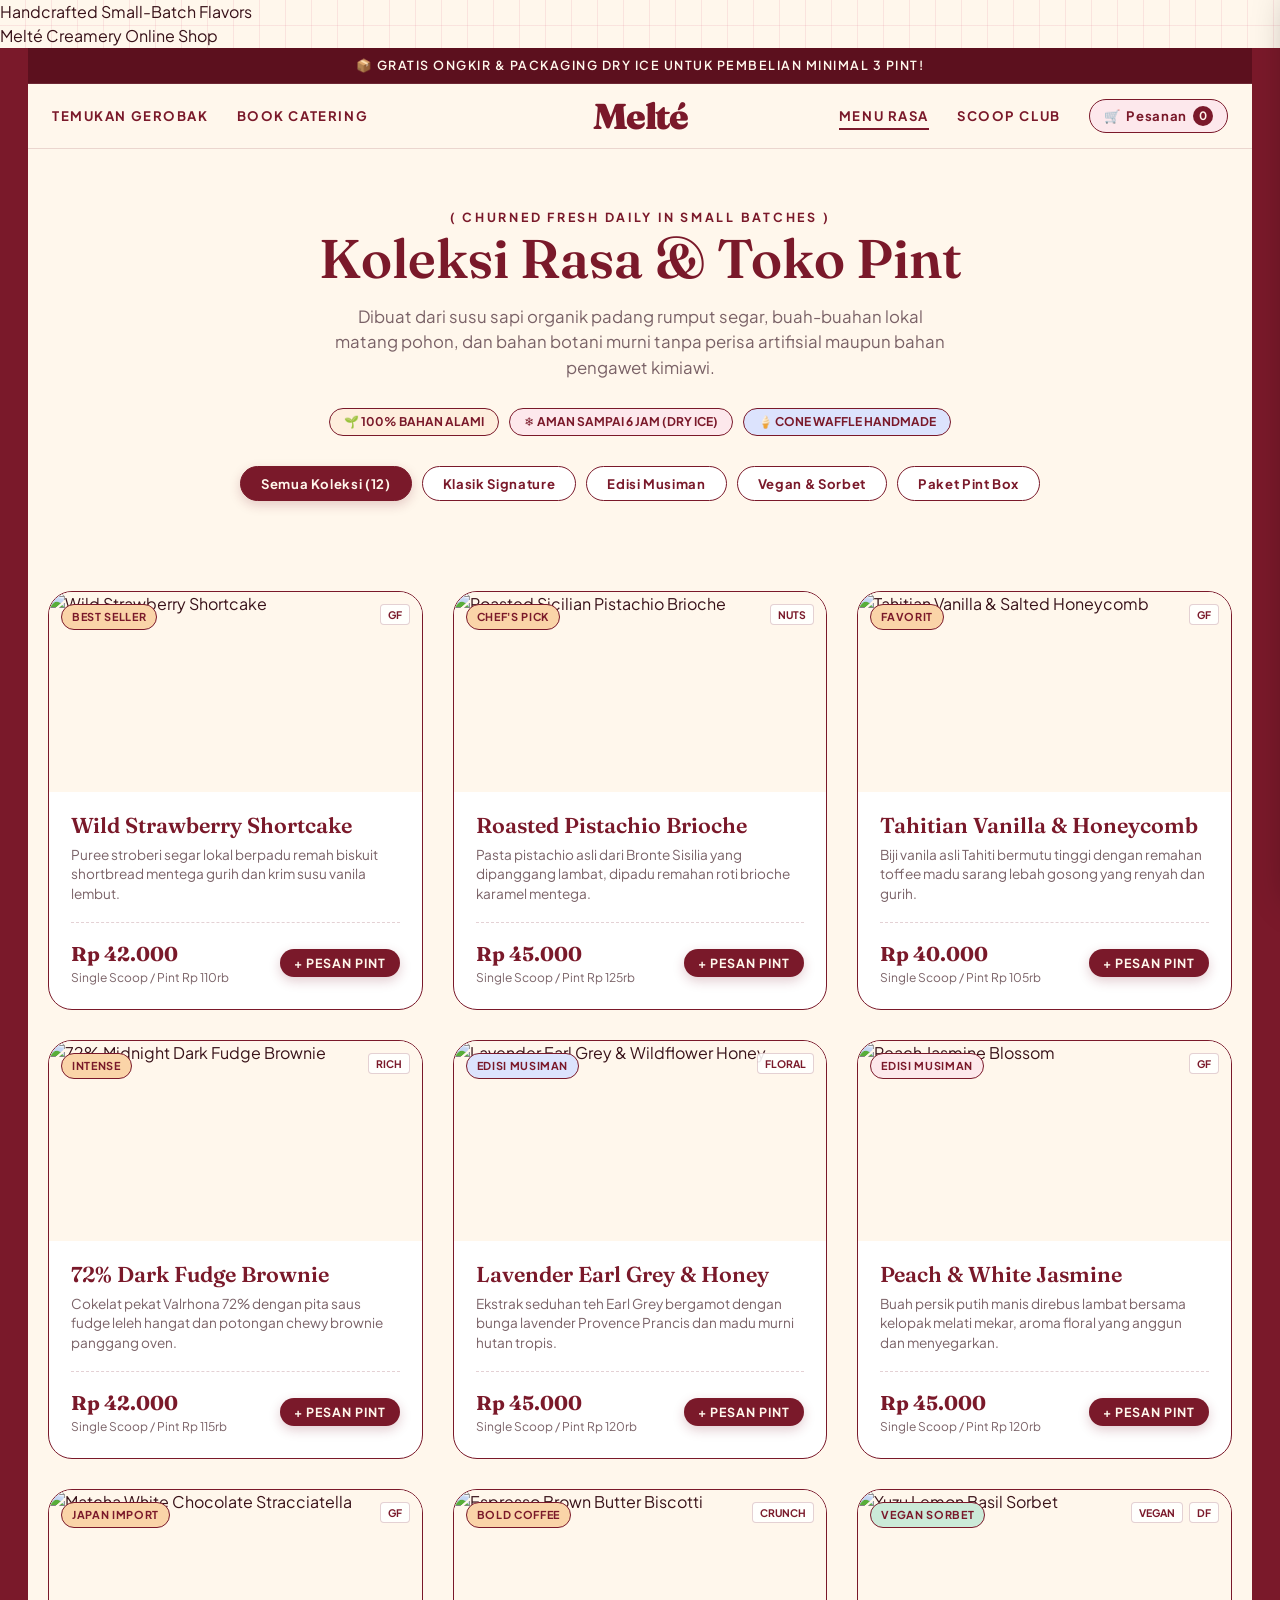
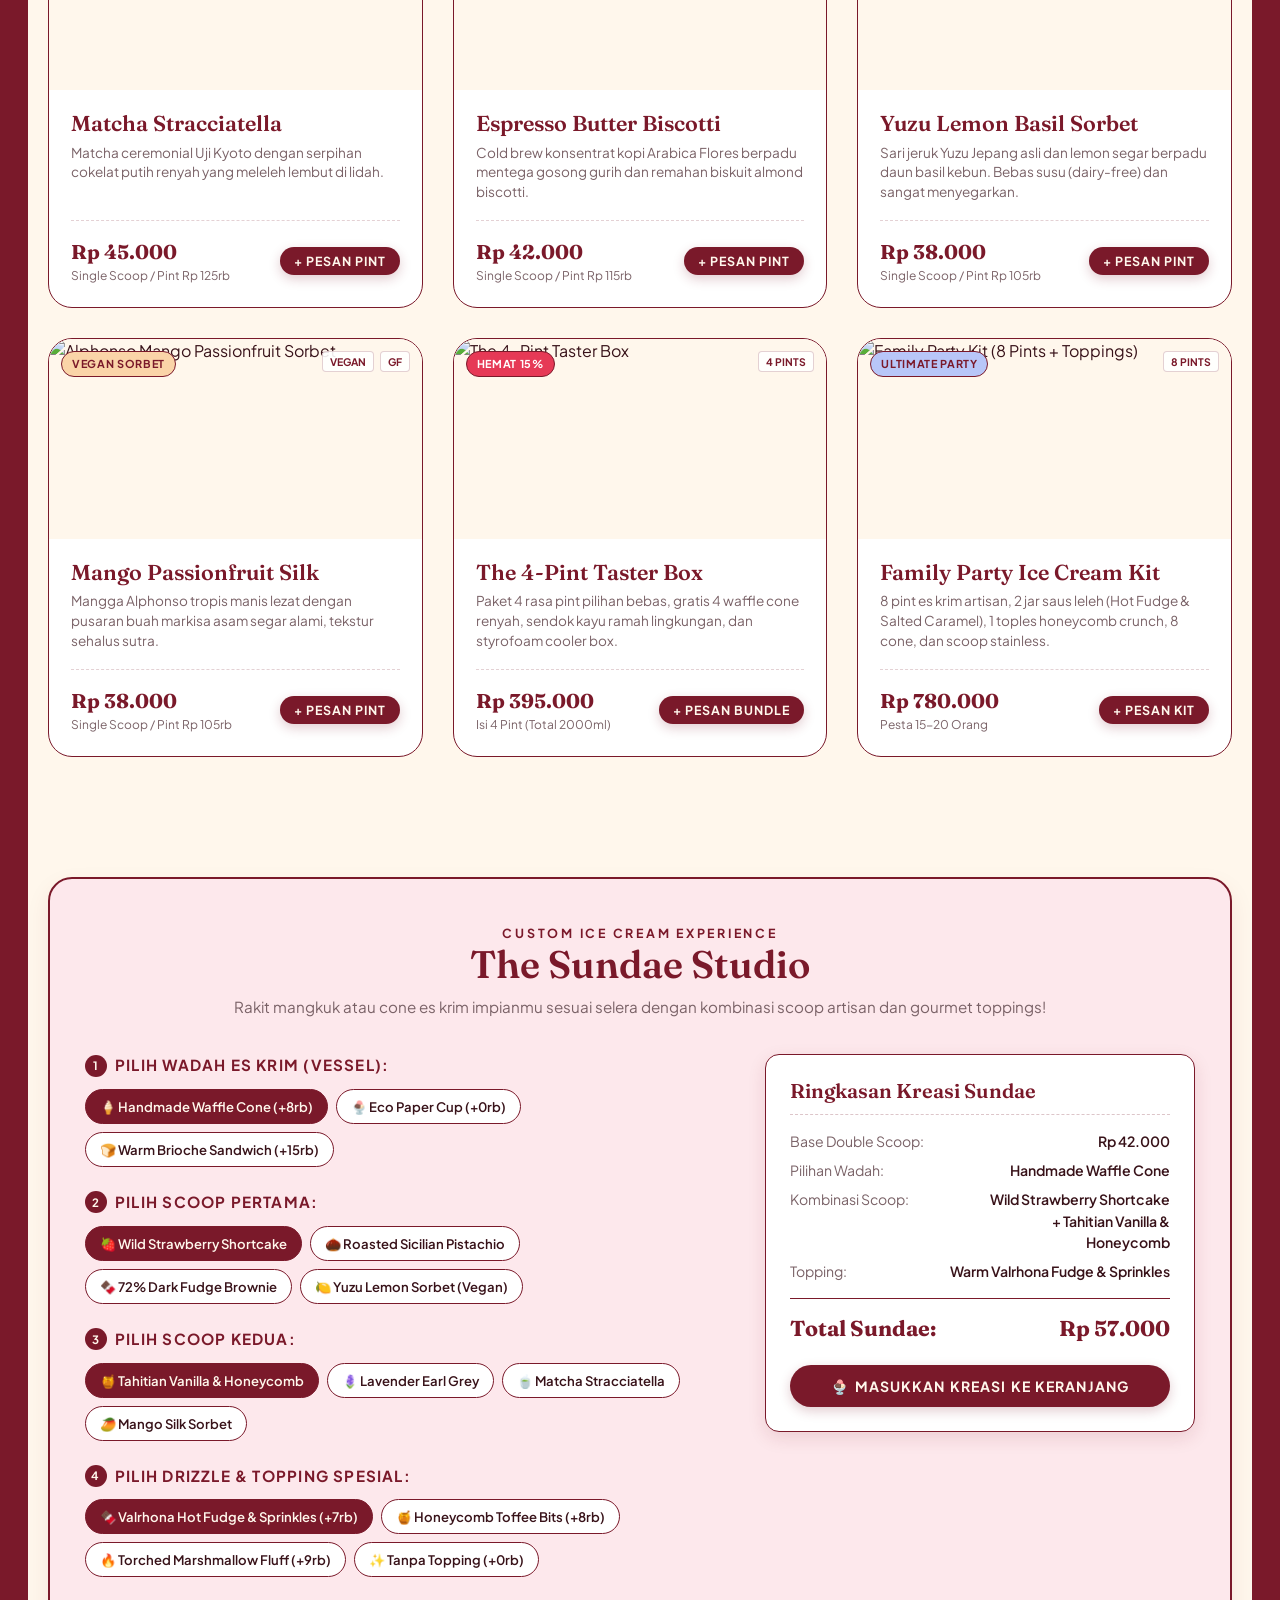
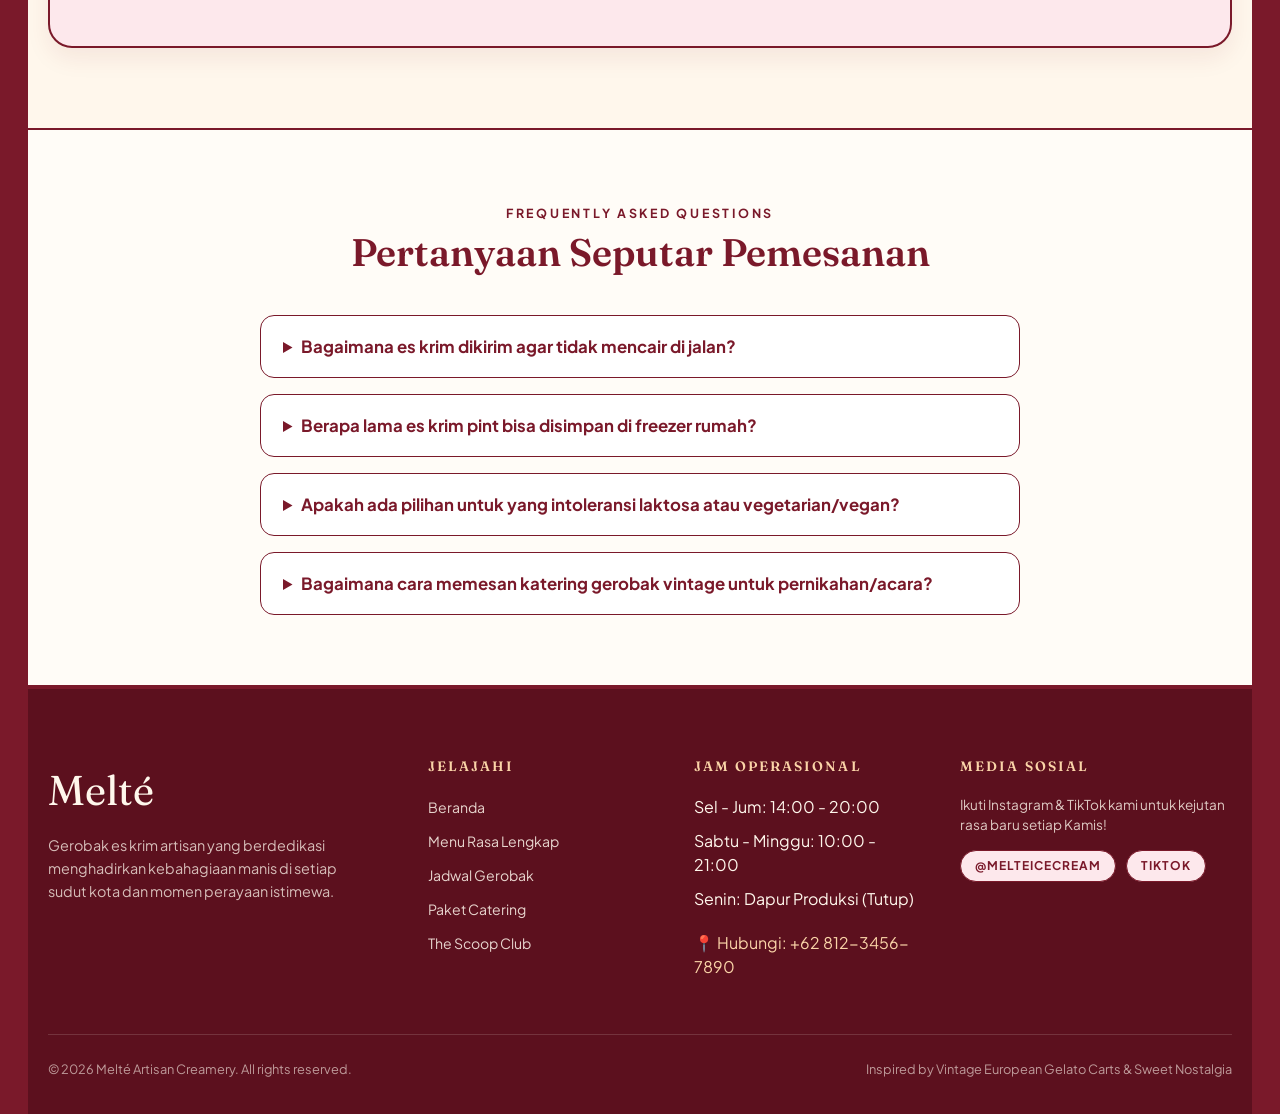
==== commit f444244e: "chore: rebranding brand name from Nectar to Melté" ====
--- a/menu.html
+++ b/menu.html
@@ -3,7 +3,7 @@
 <head>
   <meta charset="UTF-8">
   <meta name="viewport" content="width=device-width, initial-scale=1.0">
-  <title>Menu Rasa & Toko Pint — Nectar Artisan Ice Cream</title>
+  <title>Menu Rasa & Toko Pint — Melté Artisan Ice Cream</title>
   <meta name="description" content="Pilihan rasa es krim artisan hand-churned, sorbet vegan, dan paket pint delivery es krim segar beku dengan insulated thermal dry-ice box.">
   <link rel="stylesheet" href="style.css">
   <link rel="icon" href="data:image/svg+xml,<svg xmlns=%22http://www.w3.org/2000/svg%22 viewBox=%220 0 100 100%22><text y=%22.9em%22 font-size=%2290%22>🍨</text></svg>">
@@ -11,7 +11,7 @@
 <body class="bg-grid-pattern">
 
   <div class="side-brand-tag left">Handcrafted Small-Batch Flavors</div>
-  <div class="side-brand-tag right">Nectar Creamery Online Shop</div>
+  <div class="side-brand-tag right">Melté Creamery Online Shop</div>
 
   <div class="site-frame">
     <!-- Top Announcement Bar -->
@@ -29,7 +29,7 @@
         </nav>
 
         <!-- Brand Logo -->
-        <a href="index.html" class="brand-logo" aria-label="Nectar Home">nectar</a>
+        <a href="index.html" class="brand-logo" aria-label="Melté Home">Melté</a>
 
         <!-- Desktop Nav Right -->
         <nav class="nav-right" aria-label="Main Navigation Right">
@@ -620,7 +620,7 @@
       <div class="container">
         <div class="footer-grid">
           <div class="footer-brand">
-            <span class="logo">nectar</span>
+            <span class="logo">Melté</span>
             <p class="desc">
               Gerobak es krim artisan yang berdedikasi menghadirkan kebahagiaan manis di setiap sudut kota dan momen perayaan istimewa.
             </p>
@@ -653,14 +653,14 @@
               Ikuti Instagram & TikTok kami untuk kejutan rasa baru setiap Kamis!
             </p>
             <div style="display: flex; gap: 10px;">
-              <a href="#" class="btn-pill btn-pink" style="padding: 6px 14px; font-size: 0.75rem;">@nectaricecream</a>
+              <a href="#" class="btn-pill btn-pink" style="padding: 6px 14px; font-size: 0.75rem;">@melteicecream</a>
               <a href="#" class="btn-pill btn-pink" style="padding: 6px 14px; font-size: 0.75rem;">TikTok</a>
             </div>
           </div>
         </div>
 
         <div class="footer-bottom">
-          <div>© 2026 Nectar Artisan Creamery. All rights reserved.</div>
+          <div>© 2026 Melté Artisan Creamery. All rights reserved.</div>
           <div>Inspired by Vintage European Gelato Carts & Sweet Nostalgia</div>
         </div>
       </div>
--- a/style.css
+++ b/style.css
@@ -85,28 +85,6 @@
   }
 }
 
-/* Side Branding Ribbons (Anchored to right maroon border like reference) */
-.side-brand-tag {
-  display: none;
-}
-
-@media (min-width: 1025px) {
-  .side-brand-tag.right {
-    display: block;
-    position: fixed;
-    right: 4px;
-    top: 50%;
-    transform: translateY(-50%) rotate(90deg);
-    color: rgba(255, 247, 236, 0.75);
-    font-size: 0.72rem;
-    font-weight: 700;
-    letter-spacing: 0.22em;
-    text-transform: uppercase;
-    pointer-events: none;
-    z-index: 1000;
-  }
-}
-
 /* Common Grid Background (Vintage Graph Paper Pattern) */
 .bg-grid-pattern {
   background-color: var(--color-cream);
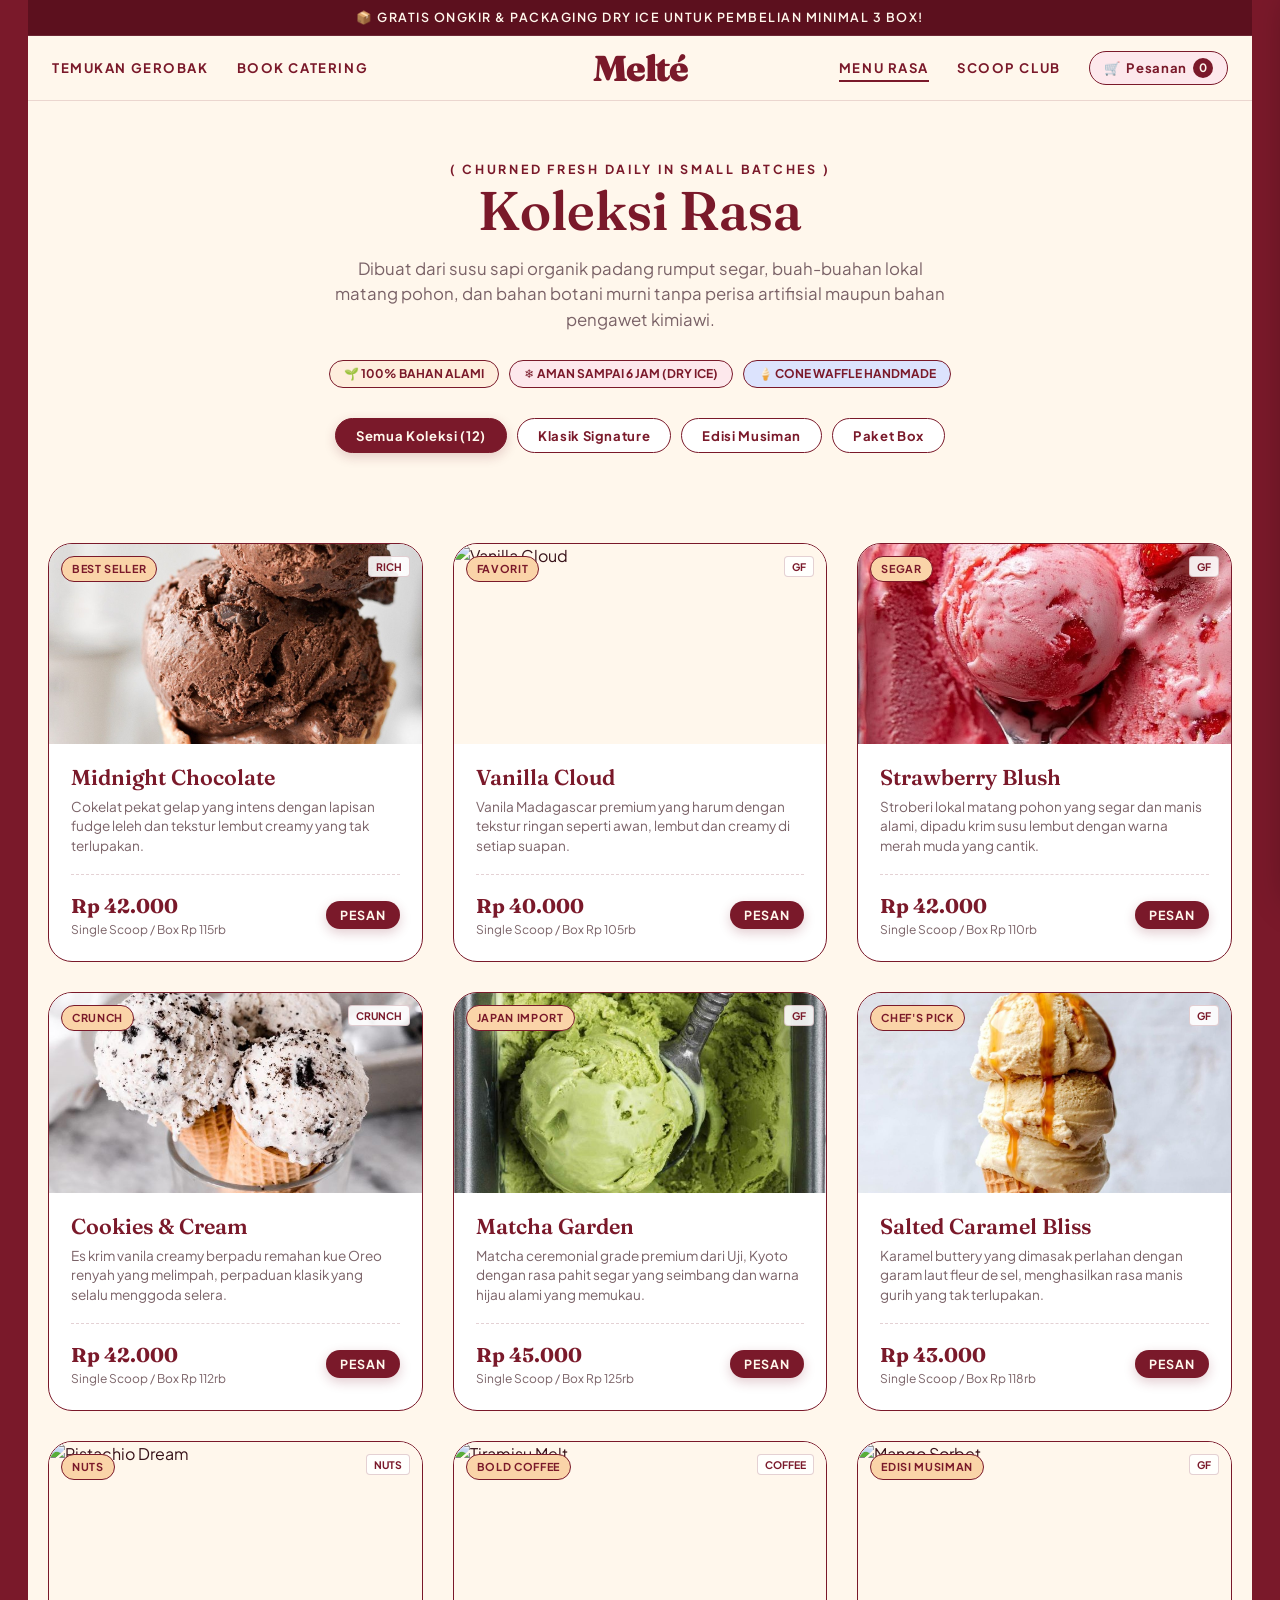
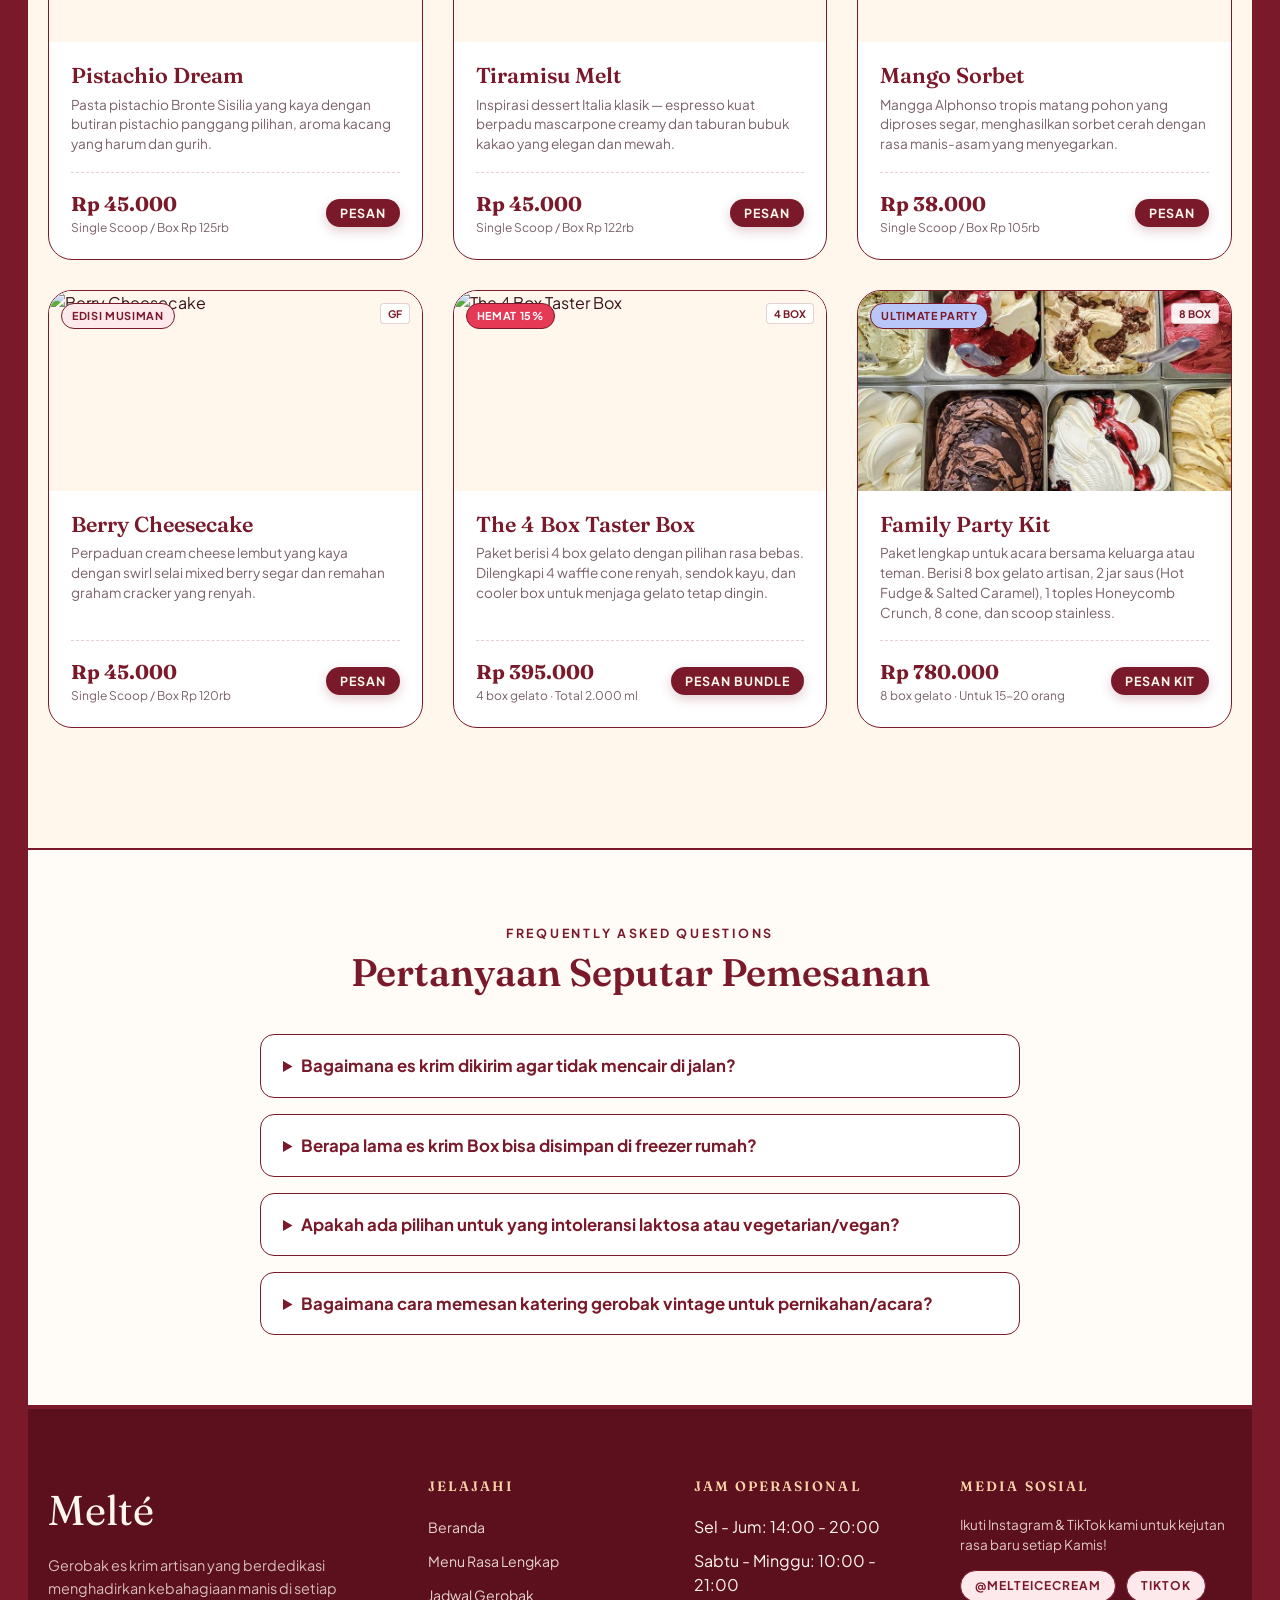
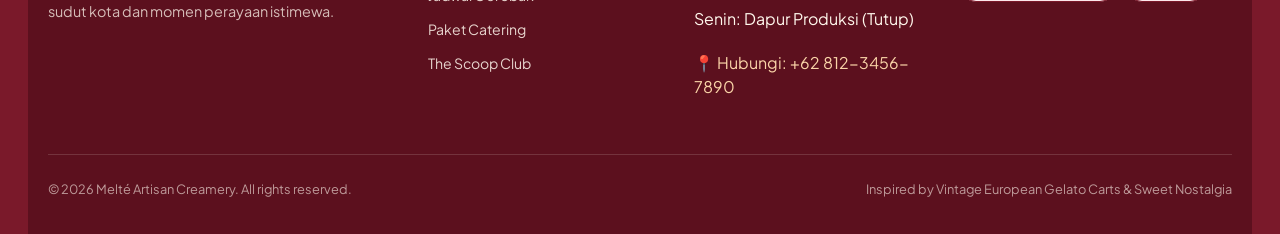
==== commit e348c012: "Update menu: hapus Sundae Builder & tab Vegan, perbarui 12 flavor cards baru" ====
--- a/menu.html
+++ b/menu.html
@@ -3,35 +3,23 @@
 <head>
   <meta charset="UTF-8">
   <meta name="viewport" content="width=device-width, initial-scale=1.0">
-  <title>Menu Rasa & Toko Pint — Melté Artisan Ice Cream</title>
-  <meta name="description" content="Pilihan rasa es krim artisan hand-churned, sorbet vegan, dan paket pint delivery es krim segar beku dengan insulated thermal dry-ice box.">
+  <title>Menu Rasa — Melté Artisan Ice Cream</title>
+  <meta name="description" content="Pilihan rasa es krim artisan hand-churned, sorbet vegan, dan paket Box delivery es krim segar beku dengan insulated thermal dry-ice box.">
   <link rel="stylesheet" href="style.css">
   <link rel="icon" href="data:image/svg+xml,<svg xmlns=%22http://www.w3.org/2000/svg%22 viewBox=%220 0 100 100%22><text y=%22.9em%22 font-size=%2290%22>🍨</text></svg>">
 </head>
 <body class="bg-grid-pattern">
-
-  <div class="side-brand-tag left">Handcrafted Small-Batch Flavors</div>
-  <div class="side-brand-tag right">Melté Creamery Online Shop</div>
-
   <div class="site-frame">
-    <!-- Top Announcement Bar -->
     <div class="top-ticker">
-      <span>📦 GRATIS ONGKIR & PACKAGING DRY ICE UNTUK PEMBELIAN MINIMAL 3 PINT!</span>
+      <span>📦 GRATIS ONGKIR & PACKAGING DRY ICE UNTUK PEMBELIAN MINIMAL 3 BOX!</span>
     </div>
-
-    <!-- Main Navigation Header -->
     <header class="header-nav">
       <div class="nav-container">
-        <!-- Desktop Nav Left -->
         <nav class="nav-left" aria-label="Main Navigation Left">
           <a href="index.html#schedule" class="nav-link">Temukan Gerobak</a>
           <a href="index.html#catering" class="nav-link">Book Catering</a>
         </nav>
-
-        <!-- Brand Logo -->
         <a href="index.html" class="brand-logo" aria-label="Melté Home">Melté</a>
-
-        <!-- Desktop Nav Right -->
         <nav class="nav-right" aria-label="Main Navigation Right">
           <a href="menu.html" class="nav-link active">Menu Rasa</a>
           <a href="index.html#club" class="nav-link">Scoop Club</a>
@@ -56,7 +44,7 @@
     <div class="mobile-nav-drawer" id="mobileNavDrawer">
       <div class="mobile-nav-links">
         <a href="index.html" class="mobile-nav-link">Beranda</a>
-        <a href="menu.html" class="mobile-nav-link" style="color: #EE6A86;">Menu & Toko Pint</a>
+        <a href="menu.html" class="mobile-nav-link" style="color: #EE6A86;">Menu Rasa</a>
         <a href="index.html#schedule" class="mobile-nav-link">Temukan Gerobak</a>
         <a href="index.html#catering" class="mobile-nav-link">Catering & Event</a>
         <a href="index.html#club" class="mobile-nav-link">The Scoop Club</a>
@@ -73,11 +61,10 @@
 
     <!-- MAIN MENU PAGE CONTENT -->
     <main>
-      <!-- MENU HERO -->
       <section class="menu-hero">
         <div class="container">
           <span class="tagline-caps">( CHURNED FRESH DAILY IN SMALL BATCHES )</span>
-          <h1 class="title">Koleksi Rasa & Toko Pint</h1>
+          <h1 class="title">Koleksi Rasa</h1>
           <p class="desc">
             Dibuat dari susu sapi organik padang rumput segar, buah-buahan lokal matang pohon, dan bahan botani murni tanpa perisa artifisial maupun bahan pengawet kimiawi.
           </p>
@@ -100,8 +87,7 @@
             <button class="filter-tab active" data-category="all">Semua Koleksi (12)</button>
             <button class="filter-tab" data-category="classic">Klasik Signature</button>
             <button class="filter-tab" data-category="seasonal">Edisi Musiman</button>
-            <button class="filter-tab" data-category="vegan">Vegan & Sorbet</button>
-            <button class="filter-tab" data-category="bundle">Paket Pint Box</button>
+            <button class="filter-tab" data-category="bundle">Paket Box</button>
           </div>
         </div>
       </section>
@@ -111,315 +97,313 @@
         <div class="container">
           <div class="flavor-grid">
 
-            <!-- Flavor 1 -->
-            <article class="flavor-card" data-category="classic">
-              <div class="flavor-img-wrap">
-                <img src="https://images.unsplash.com/photo-1563805042-7684c019e1cb?w=600&auto=format&fit=crop&q=80" alt="Wild Strawberry Shortcake" class="flavor-img">
+            <!-- 1 Midnight Chocolate -->
+            <article class="flavor-card" data-category="classic">
+              <div class="flavor-img-wrap">
+                <img src="asset/chocolate.jpg" alt="Midnight Chocolate" class="flavor-img">
                 <span class="flavor-badge-tag">BEST SELLER</span>
                 <div class="dietary-icons">
+                  <span class="dietary-tag">RICH</span>
+                </div>
+              </div>
+              <div class="flavor-details">
+                <h3 class="flavor-name">Midnight Chocolate</h3>
+                <p class="flavor-tasting-notes">
+                  Cokelat pekat gelap yang intens dengan lapisan fudge leleh dan tekstur lembut creamy yang tak terlupakan.
+                </p>
+                <div class="flavor-bottom-action">
+                  <div>
+                    <span class="flavor-price">Rp 42.000</span>
+                    <span class="flavor-size-select">Single Scoop / Box Rp 115rb</span>
+                  </div>
+                  <button class="btn-pill btn-maroon" style="padding: 6px 14px; font-size: 0.78rem;" onclick="addToCart({id: 'f-midnight-choc', name: 'Midnight Chocolate', variant: 'Box 500ml', price: 115000, img: 'https://images.unsplash.com/photo-1580915411954-282cb1b0d780?w=150&auto=format&fit=crop&q=80'})">
+                    PESAN
+                  </button>
+                </div>
+              </div>
+            </article>
+
+            <!-- 2 Vanilla Cloud -->
+            <article class="flavor-card" data-category="classic">
+              <div class="flavor-img-wrap">
+                <img src="https://images.unsplash.com/photo-1570197788417-0e82375c9371?w=600&auto=format&fit=crop&q=80" alt="Vanilla Cloud" class="flavor-img">
+                <span class="flavor-badge-tag">FAVORIT</span>
+                <div class="dietary-icons">
                   <span class="dietary-tag">GF</span>
                 </div>
               </div>
               <div class="flavor-details">
-                <h3 class="flavor-name">Wild Strawberry Shortcake</h3>
-                <p class="flavor-tasting-notes">
-                  Puree stroberi segar lokal berpadu remah biskuit shortbread mentega gurih dan krim susu vanila lembut.
+                <h3 class="flavor-name">Vanilla Cloud</h3>
+                <p class="flavor-tasting-notes">
+                  Vanila Madagascar premium yang harum dengan tekstur ringan seperti awan, lembut dan creamy di setiap suapan.
+                </p>
+                <div class="flavor-bottom-action">
+                  <div>
+                    <span class="flavor-price">Rp 40.000</span>
+                    <span class="flavor-size-select">Single Scoop / Box Rp 105rb</span>
+                  </div>
+                  <button class="btn-pill btn-maroon" style="padding: 6px 14px; font-size: 0.78rem;" onclick="addToCart({id: 'f-vanilla-cloud', name: 'Vanilla Cloud', variant: 'Box 500ml', price: 105000, img: 'https://images.unsplash.com/photo-1570197788417-0e82375c9371?w=150&auto=format&fit=crop&q=80'})">
+                    PESAN
+                  </button>
+                </div>
+              </div>
+            </article>
+
+            <!-- 3 Strawberry Blush -->
+            <article class="flavor-card" data-category="classic">
+              <div class="flavor-img-wrap">
+                <img src="asset/3.jpg" alt="Strawberry Blush" class="flavor-img">
+                <span class="flavor-badge-tag">SEGAR</span>
+                <div class="dietary-icons">
+                  <span class="dietary-tag">GF</span>
+                </div>
+              </div>
+              <div class="flavor-details">
+                <h3 class="flavor-name">Strawberry Blush</h3>
+                <p class="flavor-tasting-notes">
+                  Stroberi lokal matang pohon yang segar dan manis alami, dipadu krim susu lembut dengan warna merah muda yang cantik.
                 </p>
                 <div class="flavor-bottom-action">
                   <div>
                     <span class="flavor-price">Rp 42.000</span>
-                    <span class="flavor-size-select">Single Scoop / Pint Rp 110rb</span>
-                  </div>
-                  <button class="btn-pill btn-maroon" style="padding: 6px 14px; font-size: 0.78rem;" onclick="addToCart({id: 'f-strawberry', name: 'Wild Strawberry Shortcake', variant: 'Pint 500ml', price: 110000, img: 'https://images.unsplash.com/photo-1563805042-7684c019e1cb?w=150&auto=format&fit=crop&q=80'})">
-                    + PESAN PINT
-                  </button>
-                </div>
-              </div>
-            </article>
-
-            <!-- Flavor 2 -->
-            <article class="flavor-card" data-category="classic">
-              <div class="flavor-img-wrap">
-                <img src="https://images.unsplash.com/photo-1501443762994-82bd5dace89a?w=600&auto=format&fit=crop&q=80" alt="Roasted Sicilian Pistachio Brioche" class="flavor-img">
+                    <span class="flavor-size-select">Single Scoop / Box Rp 110rb</span>
+                  </div>
+                  <button class="btn-pill btn-maroon" style="padding: 6px 14px; font-size: 0.78rem;" onclick="addToCart({id: 'f-strawberry-blush', name: 'Strawberry Blush', variant: 'Box 500ml', price: 110000, img: 'https://images.unsplash.com/photo-1563805042-7684c019e1cb?w=150&auto=format&fit=crop&q=80'})">
+                    PESAN
+                  </button>
+                </div>
+              </div>
+            </article>
+
+            <!-- 4 Cookies & Cream -->
+            <article class="flavor-card" data-category="classic">
+              <div class="flavor-img-wrap">
+                <img src="asset/cookies.jpg" alt="Cookies & Cream" class="flavor-img">
+                <span class="flavor-badge-tag">CRUNCH</span>
+                <div class="dietary-icons">
+                  <span class="dietary-tag">CRUNCH</span>
+                </div>
+              </div>
+              <div class="flavor-details">
+                <h3 class="flavor-name">Cookies &amp; Cream</h3>
+                <p class="flavor-tasting-notes">
+                  Es krim vanila creamy berpadu remahan kue Oreo renyah yang melimpah, perpaduan klasik yang selalu menggoda selera.
+                </p>
+                <div class="flavor-bottom-action">
+                  <div>
+                    <span class="flavor-price">Rp 42.000</span>
+                    <span class="flavor-size-select">Single Scoop / Box Rp 112rb</span>
+                  </div>
+                  <button class="btn-pill btn-maroon" style="padding: 6px 14px; font-size: 0.78rem;" onclick="addToCart({id: 'f-cookies-cream', name: 'Cookies &amp; Cream', variant: 'Box 500ml', price: 112000, img: 'https://images.unsplash.com/photo-1517256064527-09c73fc73e38?w=150&auto=format&fit=crop&q=80'})">
+                    PESAN
+                  </button>
+                </div>
+              </div>
+            </article>
+
+            <!-- 5 Matcha Garden -->
+            <article class="flavor-card" data-category="classic">
+              <div class="flavor-img-wrap">
+                <img src="asset/matcha.jpg" alt="Matcha Garden" class="flavor-img">
+                <span class="flavor-badge-tag">JAPAN IMPORT</span>
+                <div class="dietary-icons">
+                  <span class="dietary-tag">GF</span>
+                </div>
+              </div>
+              <div class="flavor-details">
+                <h3 class="flavor-name">Matcha Garden</h3>
+                <p class="flavor-tasting-notes">
+                  Matcha ceremonial grade premium dari Uji, Kyoto dengan rasa pahit segar yang seimbang dan warna hijau alami yang memukau.
+                </p>
+                <div class="flavor-bottom-action">
+                  <div>
+                    <span class="flavor-price">Rp 45.000</span>
+                    <span class="flavor-size-select">Single Scoop / Box Rp 125rb</span>
+                  </div>
+                  <button class="btn-pill btn-maroon" style="padding: 6px 14px; font-size: 0.78rem;" onclick="addToCart({id: 'f-matcha-garden', name: 'Matcha Garden', variant: 'Box 500ml', price: 125000, img: 'https://images.unsplash.com/photo-1505394033641-40c6ad1178d7?w=150&auto=format&fit=crop&q=80'})">
+                    PESAN 
+                  </button>
+                </div>
+              </div>
+            </article>
+
+            <!-- 6 Salted Caramel Bliss -->
+            <article class="flavor-card" data-category="classic">
+              <div class="flavor-img-wrap">
+                <img src="asset/saltedcaramel.jpg" alt="Salted Caramel Bliss" class="flavor-img">
                 <span class="flavor-badge-tag">CHEF'S PICK</span>
                 <div class="dietary-icons">
+                  <span class="dietary-tag">GF</span>
+                </div>
+              </div>
+              <div class="flavor-details">
+                <h3 class="flavor-name">Salted Caramel Bliss</h3>
+                <p class="flavor-tasting-notes">
+                  Karamel buttery yang dimasak perlahan dengan garam laut fleur de sel, menghasilkan rasa manis gurih yang tak terlupakan.
+                </p>
+                <div class="flavor-bottom-action">
+                  <div>
+                    <span class="flavor-price">Rp 43.000</span>
+                    <span class="flavor-size-select">Single Scoop / Box Rp 118rb</span>
+                  </div>
+                  <button class="btn-pill btn-maroon" style="padding: 6px 14px; font-size: 0.78rem;" onclick="addToCart({id: 'f-salted-caramel', name: 'Salted Caramel Bliss', variant: 'Box 500ml', price: 118000, img: 'https://images.unsplash.com/photo-1501443762994-82bd5dace89a?w=150&auto=format&fit=crop&q=80'})">
+                    PESAN
+                  </button>
+                </div>
+              </div>
+            </article>
+
+            <!-- 7 Pistachio Dream -->
+            <article class="flavor-card" data-category="classic">
+              <div class="flavor-img-wrap">
+                <img src="https://images.unsplash.com/photo-1603736029103-dafad0eb0906?q=80&w=600&auto=format&fit=crop&q=80" alt="Pistachio Dream" class="flavor-img">
+                <span class="flavor-badge-tag">NUTS</span>
+                <div class="dietary-icons">
                   <span class="dietary-tag">NUTS</span>
                 </div>
               </div>
               <div class="flavor-details">
-                <h3 class="flavor-name">Roasted Pistachio Brioche</h3>
-                <p class="flavor-tasting-notes">
-                  Pasta pistachio asli dari Bronte Sisilia yang dipanggang lambat, dipadu remahan roti brioche karamel mentega.
+                <h3 class="flavor-name">Pistachio Dream</h3>
+                <p class="flavor-tasting-notes">
+                  Pasta pistachio Bronte Sisilia yang kaya dengan butiran pistachio panggang pilihan, aroma kacang yang harum dan gurih.
                 </p>
                 <div class="flavor-bottom-action">
                   <div>
                     <span class="flavor-price">Rp 45.000</span>
-                    <span class="flavor-size-select">Single Scoop / Pint Rp 125rb</span>
-                  </div>
-                  <button class="btn-pill btn-maroon" style="padding: 6px 14px; font-size: 0.78rem;" onclick="addToCart({id: 'f-pistachio', name: 'Roasted Pistachio Brioche', variant: 'Pint 500ml', price: 125000, img: 'https://images.unsplash.com/photo-1501443762994-82bd5dace89a?w=150&auto=format&fit=crop&q=80'})">
-                    + PESAN PINT
-                  </button>
-                </div>
-              </div>
-            </article>
-
-            <!-- Flavor 3 -->
-            <article class="flavor-card" data-category="classic">
-              <div class="flavor-img-wrap">
-                <img src="https://images.unsplash.com/photo-1570197788417-0e82375c9371?w=600&auto=format&fit=crop&q=80" alt="Tahitian Vanilla & Salted Honeycomb" class="flavor-img">
-                <span class="flavor-badge-tag">FAVORIT</span>
+                    <span class="flavor-size-select">Single Scoop / Box Rp 125rb</span>
+                  </div>
+                  <button class="btn-pill btn-maroon" style="padding: 6px 14px; font-size: 0.78rem;" onclick="addToCart({id: 'f-pistachio-dream', name: 'Pistachio Dream', variant: 'Box 500ml', price: 125000, img: 'https://images.unsplash.com/photo-1560801619-01d71da0f70c?w=150&auto=format&fit=crop&q=80'})">
+                    PESAN
+                  </button>
+                </div>
+              </div>
+            </article>
+
+            <!-- 8 Tiramisu Melt -->
+            <article class="flavor-card" data-category="classic">
+              <div class="flavor-img-wrap">
+                <img src="https://images.unsplash.com/photo-1664451314616-6c93f17b9da3?q=80&w=600&auto=format&fit=crop&q=80" alt="Tiramisu Melt" class="flavor-img">
+                <span class="flavor-badge-tag">BOLD COFFEE</span>
+                <div class="dietary-icons">
+                  <span class="dietary-tag">COFFEE</span>
+                </div>
+              </div>
+              <div class="flavor-details">
+                <h3 class="flavor-name">Tiramisu Melt</h3>
+                <p class="flavor-tasting-notes">
+                  Inspirasi dessert Italia klasik — espresso kuat berpadu mascarpone creamy dan taburan bubuk kakao yang elegan dan mewah.
+                </p>
+                <div class="flavor-bottom-action">
+                  <div>
+                    <span class="flavor-price">Rp 45.000</span>
+                    <span class="flavor-size-select">Single Scoop / Box Rp 122rb</span>
+                  </div>
+                  <button class="btn-pill btn-maroon" style="padding: 6px 14px; font-size: 0.78rem;" onclick="addToCart({id: 'f-tiramisu', name: 'Tiramisu Melt', variant: 'Box 500ml', price: 122000, img: 'https://images.unsplash.com/photo-1567206563064-6f60f40a2b57?w=150&auto=format&fit=crop&q=80'})">
+                   PESAN
+                  </button>
+                </div>
+              </div>
+            </article>
+
+            <!-- 9 Mango Sorbet -->
+            <article class="flavor-card" data-category="seasonal">
+              <div class="flavor-img-wrap">
+                <img src="https://images.unsplash.com/photo-1591677445540-08028eeb3021?q=80&w=600&auto=format&fit=crop&q=80" alt="Mango Sorbet" class="flavor-img">
+                <span class="flavor-badge-tag" style="background:#FAD4A8;">EDISI MUSIMAN</span>
                 <div class="dietary-icons">
                   <span class="dietary-tag">GF</span>
                 </div>
               </div>
               <div class="flavor-details">
-                <h3 class="flavor-name">Tahitian Vanilla & Honeycomb</h3>
-                <p class="flavor-tasting-notes">
-                  Biji vanila asli Tahiti bermutu tinggi dengan remahan toffee madu sarang lebah gosong yang renyah dan gurih.
-                </p>
-                <div class="flavor-bottom-action">
-                  <div>
-                    <span class="flavor-price">Rp 40.000</span>
-                    <span class="flavor-size-select">Single Scoop / Pint Rp 105rb</span>
-                  </div>
-                  <button class="btn-pill btn-maroon" style="padding: 6px 14px; font-size: 0.78rem;" onclick="addToCart({id: 'f-vanilla', name: 'Tahitian Vanilla & Honeycomb', variant: 'Pint 500ml', price: 105000, img: 'https://images.unsplash.com/photo-1570197788417-0e82375c9371?w=150&auto=format&fit=crop&q=80'})">
-                    + PESAN PINT
-                  </button>
-                </div>
-              </div>
-            </article>
-
-            <!-- Flavor 4 -->
-            <article class="flavor-card" data-category="classic">
-              <div class="flavor-img-wrap">
-                <img src="https://images.unsplash.com/photo-1580915411954-282cb1b0d780?w=600&auto=format&fit=crop&q=80" alt="72% Midnight Dark Fudge Brownie" class="flavor-img">
-                <span class="flavor-badge-tag">INTENSE</span>
-                <div class="dietary-icons">
-                  <span class="dietary-tag">RICH</span>
-                </div>
-              </div>
-              <div class="flavor-details">
-                <h3 class="flavor-name">72% Dark Fudge Brownie</h3>
-                <p class="flavor-tasting-notes">
-                  Cokelat pekat Valrhona 72% dengan pita saus fudge leleh hangat dan potongan chewy brownie panggang oven.
-                </p>
-                <div class="flavor-bottom-action">
-                  <div>
-                    <span class="flavor-price">Rp 42.000</span>
-                    <span class="flavor-size-select">Single Scoop / Pint Rp 115rb</span>
-                  </div>
-                  <button class="btn-pill btn-maroon" style="padding: 6px 14px; font-size: 0.78rem;" onclick="addToCart({id: 'f-chocolate', name: '72% Dark Fudge Brownie', variant: 'Pint 500ml', price: 115000, img: 'https://images.unsplash.com/photo-1580915411954-282cb1b0d780?w=150&auto=format&fit=crop&q=80'})">
-                    + PESAN PINT
-                  </button>
-                </div>
-              </div>
-            </article>
-
-            <!-- Flavor 5 -->
+                <h3 class="flavor-name">Mango Sorbet</h3>
+                <p class="flavor-tasting-notes">
+                  Mangga Alphonso tropis matang pohon yang diproses segar, menghasilkan sorbet cerah dengan rasa manis-asam yang menyegarkan.
+                </p>
+                <div class="flavor-bottom-action">
+                  <div>
+                    <span class="flavor-price">Rp 38.000</span>
+                    <span class="flavor-size-select">Single Scoop / Box Rp 105rb</span>
+                  </div>
+                  <button class="btn-pill btn-maroon" style="padding: 6px 14px; font-size: 0.78rem;" onclick="addToCart({id: 'f-mango-sorbet', name: 'Mango Sorbet', variant: 'Box 500ml', price: 105000, img: 'https://images.unsplash.com/photo-1590080875515-8a3a8dc5735e?w=150&auto=format&fit=crop&q=80'})">
+                    PESAN
+                  </button>
+                </div>
+              </div>
+            </article>
+
+            <!-- 10 Berry Cheesecake -->
             <article class="flavor-card" data-category="seasonal">
               <div class="flavor-img-wrap">
-                <img src="https://images.unsplash.com/photo-1560801619-01d71da0f70c?w=600&auto=format&fit=crop&q=80" alt="Lavender Earl Grey & Wildflower Honey" class="flavor-img">
-                <span class="flavor-badge-tag" style="background:#DCE3FD;">EDISI MUSIMAN</span>
-                <div class="dietary-icons">
-                  <span class="dietary-tag">FLORAL</span>
-                </div>
-              </div>
-              <div class="flavor-details">
-                <h3 class="flavor-name">Lavender Earl Grey & Honey</h3>
-                <p class="flavor-tasting-notes">
-                  Ekstrak seduhan teh Earl Grey bergamot dengan bunga lavender Provence Prancis dan madu murni hutan tropis.
+                <img src="https://images.unsplash.com/photo-1597249536924-b226b1a1259d?q=80&w=600&auto=format&fit=crop&q=80" alt="Berry Cheesecake" class="flavor-img">
+                <span class="flavor-badge-tag" style="background:#FDE8EB;">EDISI MUSIMAN</span>
+                <div class="dietary-icons">
+                  <span class="dietary-tag">GF</span>
+                </div>
+              </div>
+              <div class="flavor-details">
+                <h3 class="flavor-name">Berry Cheesecake</h3>
+                <p class="flavor-tasting-notes">
+                  Perpaduan cream cheese lembut yang kaya dengan swirl selai mixed berry segar dan remahan graham cracker yang renyah.
                 </p>
                 <div class="flavor-bottom-action">
                   <div>
                     <span class="flavor-price">Rp 45.000</span>
-                    <span class="flavor-size-select">Single Scoop / Pint Rp 120rb</span>
-                  </div>
-                  <button class="btn-pill btn-maroon" style="padding: 6px 14px; font-size: 0.78rem;" onclick="addToCart({id: 'f-earlgrey', name: 'Lavender Earl Grey & Honey', variant: 'Pint 500ml', price: 120000, img: 'https://images.unsplash.com/photo-1560801619-01d71da0f70c?w=150&auto=format&fit=crop&q=80'})">
-                    + PESAN PINT
-                  </button>
-                </div>
-              </div>
-            </article>
-
-            <!-- Flavor 6 -->
-            <article class="flavor-card" data-category="seasonal">
-              <div class="flavor-img-wrap">
-                <img src="https://images.unsplash.com/photo-1567206563064-6f60f40a2b57?w=600&auto=format&fit=crop&q=80" alt="Peach Jasmine Blossom" class="flavor-img">
-                <span class="flavor-badge-tag" style="background:#FDE8EB;">EDISI MUSIMAN</span>
-                <div class="dietary-icons">
-                  <span class="dietary-tag">GF</span>
-                </div>
-              </div>
-              <div class="flavor-details">
-                <h3 class="flavor-name">Peach & White Jasmine</h3>
-                <p class="flavor-tasting-notes">
-                  Buah persik putih manis direbus lambat bersama kelopak melati mekar, aroma floral yang anggun dan menyegarkan.
-                </p>
-                <div class="flavor-bottom-action">
-                  <div>
-                    <span class="flavor-price">Rp 45.000</span>
-                    <span class="flavor-size-select">Single Scoop / Pint Rp 120rb</span>
-                  </div>
-                  <button class="btn-pill btn-maroon" style="padding: 6px 14px; font-size: 0.78rem;" onclick="addToCart({id: 'f-peach', name: 'Peach & White Jasmine', variant: 'Pint 500ml', price: 120000, img: 'https://images.unsplash.com/photo-1567206563064-6f60f40a2b57?w=150&auto=format&fit=crop&q=80'})">
-                    + PESAN PINT
-                  </button>
-                </div>
-              </div>
-            </article>
-
-            <!-- Flavor 7 -->
-            <article class="flavor-card" data-category="seasonal">
-              <div class="flavor-img-wrap">
-                <img src="https://images.unsplash.com/photo-1505394033641-40c6ad1178d7?w=600&auto=format&fit=crop&q=80" alt="Matcha White Chocolate Stracciatella" class="flavor-img">
-                <span class="flavor-badge-tag">JAPAN IMPORT</span>
-                <div class="dietary-icons">
-                  <span class="dietary-tag">GF</span>
-                </div>
-              </div>
-              <div class="flavor-details">
-                <h3 class="flavor-name">Matcha Stracciatella</h3>
-                <p class="flavor-tasting-notes">
-                  Matcha ceremonial Uji Kyoto dengan serpihan cokelat putih renyah yang meleleh lembut di lidah.
-                </p>
-                <div class="flavor-bottom-action">
-                  <div>
-                    <span class="flavor-price">Rp 45.000</span>
-                    <span class="flavor-size-select">Single Scoop / Pint Rp 125rb</span>
-                  </div>
-                  <button class="btn-pill btn-maroon" style="padding: 6px 14px; font-size: 0.78rem;" onclick="addToCart({id: 'f-matcha', name: 'Matcha Stracciatella', variant: 'Pint 500ml', price: 125000, img: 'https://images.unsplash.com/photo-1505394033641-40c6ad1178d7?w=150&auto=format&fit=crop&q=80'})">
-                    + PESAN PINT
-                  </button>
-                </div>
-              </div>
-            </article>
-
-            <!-- Flavor 8 -->
-            <article class="flavor-card" data-category="classic">
-              <div class="flavor-img-wrap">
-                <img src="https://images.unsplash.com/photo-1517256064527-09c73fc73e38?w=600&auto=format&fit=crop&q=80" alt="Espresso Brown Butter Biscotti" class="flavor-img">
-                <span class="flavor-badge-tag">BOLD COFFEE</span>
-                <div class="dietary-icons">
-                  <span class="dietary-tag">CRUNCH</span>
-                </div>
-              </div>
-              <div class="flavor-details">
-                <h3 class="flavor-name">Espresso Butter Biscotti</h3>
-                <p class="flavor-tasting-notes">
-                  Cold brew konsentrat kopi Arabica Flores berpadu mentega gosong gurih dan remahan biskuit almond biscotti.
-                </p>
-                <div class="flavor-bottom-action">
-                  <div>
-                    <span class="flavor-price">Rp 42.000</span>
-                    <span class="flavor-size-select">Single Scoop / Pint Rp 115rb</span>
-                  </div>
-                  <button class="btn-pill btn-maroon" style="padding: 6px 14px; font-size: 0.78rem;" onclick="addToCart({id: 'f-espresso', name: 'Espresso Butter Biscotti', variant: 'Pint 500ml', price: 115000, img: 'https://images.unsplash.com/photo-1517256064527-09c73fc73e38?w=150&auto=format&fit=crop&q=80'})">
-                    + PESAN PINT
-                  </button>
-                </div>
-              </div>
-            </article>
-
-            <!-- Flavor 9 -->
-            <article class="flavor-card" data-category="vegan">
-              <div class="flavor-img-wrap">
-                <img src="https://images.unsplash.com/photo-1557142046-c704a3adf364?w=600&auto=format&fit=crop&q=80" alt="Yuzu Lemon Basil Sorbet" class="flavor-img">
-                <span class="flavor-badge-tag" style="background:#CBEAD8;">VEGAN SORBET</span>
-                <div class="dietary-icons">
-                  <span class="dietary-tag">VEGAN</span>
-                  <span class="dietary-tag">DF</span>
-                </div>
-              </div>
-              <div class="flavor-details">
-                <h3 class="flavor-name">Yuzu Lemon Basil Sorbet</h3>
-                <p class="flavor-tasting-notes">
-                  Sari jeruk Yuzu Jepang asli dan lemon segar berpadu daun basil kebun. Bebas susu (dairy-free) dan sangat menyegarkan.
-                </p>
-                <div class="flavor-bottom-action">
-                  <div>
-                    <span class="flavor-price">Rp 38.000</span>
-                    <span class="flavor-size-select">Single Scoop / Pint Rp 105rb</span>
-                  </div>
-                  <button class="btn-pill btn-maroon" style="padding: 6px 14px; font-size: 0.78rem;" onclick="addToCart({id: 'f-yuzu', name: 'Yuzu Lemon Basil Sorbet', variant: 'Pint 500ml (Vegan)', price: 105000, img: 'https://images.unsplash.com/photo-1557142046-c704a3adf364?w=150&auto=format&fit=crop&q=80'})">
-                    + PESAN PINT
-                  </button>
-                </div>
-              </div>
-            </article>
-
-            <!-- Flavor 10 -->
-            <article class="flavor-card" data-category="vegan">
-              <div class="flavor-img-wrap">
-                <img src="https://images.unsplash.com/photo-1590080875515-8a3a8dc5735e?w=600&auto=format&fit=crop&q=80" alt="Alphonso Mango Passionfruit Sorbet" class="flavor-img">
-                <span class="flavor-badge-tag" style="background:#FAD4A8;">VEGAN SORBET</span>
-                <div class="dietary-icons">
-                  <span class="dietary-tag">VEGAN</span>
-                  <span class="dietary-tag">GF</span>
-                </div>
-              </div>
-              <div class="flavor-details">
-                <h3 class="flavor-name">Mango Passionfruit Silk</h3>
-                <p class="flavor-tasting-notes">
-                  Mangga Alphonso tropis manis lezat dengan pusaran buah markisa asam segar alami, tekstur sehalus sutra.
-                </p>
-                <div class="flavor-bottom-action">
-                  <div>
-                    <span class="flavor-price">Rp 38.000</span>
-                    <span class="flavor-size-select">Single Scoop / Pint Rp 105rb</span>
-                  </div>
-                  <button class="btn-pill btn-maroon" style="padding: 6px 14px; font-size: 0.78rem;" onclick="addToCart({id: 'f-mango', name: 'Mango Passionfruit Silk', variant: 'Pint 500ml (Vegan)', price: 105000, img: 'https://images.unsplash.com/photo-1590080875515-8a3a8dc5735e?w=150&auto=format&fit=crop&q=80'})">
-                    + PESAN PINT
-                  </button>
-                </div>
-              </div>
-            </article>
-
-            <!-- Flavor 11 (Bundle Box) -->
+                    <span class="flavor-size-select">Single Scoop / Box Rp 120rb</span>
+                  </div>
+                  <button class="btn-pill btn-maroon" style="padding: 6px 14px; font-size: 0.78rem;" onclick="addToCart({id: 'f-berry-cheesecake', name: 'Berry Cheesecake', variant: 'Box 500ml', price: 120000, img: 'https://images.unsplash.com/photo-1557142046-c704a3adf364?w=150&auto=format&fit=crop&q=80'})">
+                    PESAN
+                  </button>
+                </div>
+              </div>
+            </article>
+
+            <!-- 11 The 4 Box Taster Box -->
             <article class="flavor-card" data-category="bundle">
               <div class="flavor-img-wrap">
-                <img src="https://images.unsplash.com/photo-1576506295286-5cda18df43e7?w=600&auto=format&fit=crop&q=80" alt="The 4-Pint Taster Box" class="flavor-img">
+                <img src="https://images.openai.com/static-rsc-4/C4Sy09VKEwsSQ9SISYLFdlB6vLmQZ7Z1SdpOMmPk09xQTw3VVPEYJde4FQACmJq9U4wAumPoIWQ5fXfMSmGbjMgxFfN-pagrrlfnAnTZ9l7Yf2HHdiuXGTMdJfACUY_uToHeCLRv3TSFbPO-uzjslCq0kq6bh8FIYejpZkw3lCU?purpose=inline" alt="The 4 Box Taster Box" class="flavor-img">
                 <span class="flavor-badge-tag" style="background:#E63956; color:#FFF;">HEMAT 15%</span>
                 <div class="dietary-icons">
-                  <span class="dietary-tag">4 PINTS</span>
-                </div>
-              </div>
-              <div class="flavor-details">
-                <h3 class="flavor-name">The 4-Pint Taster Box</h3>
-                <p class="flavor-tasting-notes">
-                  Paket 4 rasa pint pilihan bebas, gratis 4 waffle cone renyah, sendok kayu ramah lingkungan, dan styrofoam cooler box.
+                  <span class="dietary-tag">4 BOX</span>
+                </div>
+              </div>
+              <div class="flavor-details">
+                <h3 class="flavor-name">The 4 Box Taster Box</h3>
+                <p class="flavor-tasting-notes">
+                  Paket berisi 4 box gelato dengan pilihan rasa bebas. Dilengkapi 4 waffle cone renyah, sendok kayu, dan cooler box untuk menjaga gelato tetap dingin.
                 </p>
                 <div class="flavor-bottom-action">
                   <div>
                     <span class="flavor-price">Rp 395.000</span>
-                    <span class="flavor-size-select">Isi 4 Pint (Total 2000ml)</span>
-                  </div>
-                  <button class="btn-pill btn-maroon" style="padding: 6px 14px; font-size: 0.78rem;" onclick="addToCart({id: 'bundle-4pint', name: 'The 4-Pint Taster Box', variant: 'Pilihan Bebas + 4 Cone', price: 395000, img: 'https://images.unsplash.com/photo-1576506295286-5cda18df43e7?w=150&auto=format&fit=crop&q=80'})">
-                    + PESAN BUNDLE
-                  </button>
-                </div>
-              </div>
-            </article>
-
-            <!-- Flavor 12 (Party Bundle) -->
+                    <span class="flavor-size-select">4 box gelato · Total 2.000 ml</span>
+                  </div>
+                  <button class="btn-pill btn-maroon" style="padding: 6px 14px; font-size: 0.78rem;" onclick="addToCart({id: 'bundle-4box', name: 'The 4 Box Taster Box', variant: 'Pilihan Bebas + 4 Cone', price: 395000, img: 'https://images.openai.com/static-rsc-4/C4Sy09VKEwsSQ9SISYLFdlB6vLmQZ7Z1SdpOMmPk09xQTw3VVPEYJde4FQACmJq9U4wAumPoIWQ5fXfMSmGbjMgxFfN-pagrrlfnAnTZ9l7Yf2HHdiuXGTMdJfACUY_uToHeCLRv3TSFbPO-uzjslCq0kq6bh8FIYejpZkw3lCU?purpose=inline'})">
+                    PESAN BUNDLE
+                  </button>
+                </div>
+              </div>
+            </article>
+
+            <!-- 12 Family Party Kit -->
             <article class="flavor-card" data-category="bundle">
               <div class="flavor-img-wrap">
-                <img src="https://images.unsplash.com/photo-1587314168485-3236d6710814?w=600&auto=format&fit=crop&q=80" alt="Family Party Kit (8 Pints + Toppings)" class="flavor-img">
+                <img src="asset/box.jpg" alt="Family Party Kit" class="flavor-img">
                 <span class="flavor-badge-tag" style="background:#B8C6F8;">ULTIMATE PARTY</span>
                 <div class="dietary-icons">
-                  <span class="dietary-tag">8 PINTS</span>
-                </div>
-              </div>
-              <div class="flavor-details">
-                <h3 class="flavor-name">Family Party Ice Cream Kit</h3>
-                <p class="flavor-tasting-notes">
-                  8 pint es krim artisan, 2 jar saus leleh (Hot Fudge & Salted Caramel), 1 toples honeycomb crunch, 8 cone, dan scoop stainless.
+                  <span class="dietary-tag">8 BOX</span>
+                </div>
+              </div>
+              <div class="flavor-details">
+                <h3 class="flavor-name">Family Party Kit</h3>
+                <p class="flavor-tasting-notes">
+                  Paket lengkap untuk acara bersama keluarga atau teman. Berisi 8 box gelato artisan, 2 jar saus (Hot Fudge &amp; Salted Caramel), 1 toples Honeycomb Crunch, 8 cone, dan scoop stainless.
                 </p>
                 <div class="flavor-bottom-action">
                   <div>
                     <span class="flavor-price">Rp 780.000</span>
-                    <span class="flavor-size-select">Pesta 15-20 Orang</span>
-                  </div>
-                  <button class="btn-pill btn-maroon" style="padding: 6px 14px; font-size: 0.78rem;" onclick="addToCart({id: 'bundle-party', name: 'Family Party Ice Cream Kit', variant: '8 Pints + Topping Jars', price: 780000, img: 'https://images.unsplash.com/photo-1587314168485-3236d6710814?w=150&auto=format&fit=crop&q=80'})">
-                    + PESAN KIT
+                    <span class="flavor-size-select">8 box gelato · Untuk 15-20 orang</span>
+                  </div>
+                  <button class="btn-pill btn-maroon" style="padding: 6px 14px; font-size: 0.78rem;" onclick="addToCart({id: 'bundle-party-kit', name: 'Family Party Kit', variant: '8 Box + Topping Jars', price: 780000, img: 'https://images.unsplash.com/photo-1587314168485-3236d6710814?w=150&auto=format&fit=crop&q=80'})">
+                    PESAN KIT
                   </button>
                 </div>
               </div>
@@ -429,142 +413,6 @@
         </div>
       </section>
 
-      <!-- INTERACTIVE SUNDAE STUDIO BUILDER -->
-      <section class="container" id="sundaeStudio">
-        <div class="sundae-builder-section">
-          <span class="tagline-caps" style="display: block; text-align: center;">CUSTOM ICE CREAM EXPERIENCE</span>
-          <h2 class="builder-title">The Sundae Studio</h2>
-          <p class="builder-subtitle">
-            Rakit mangkuk atau cone es krim impianmu sesuai selera dengan kombinasi scoop artisan dan gourmet toppings!
-          </p>
-
-          <div class="builder-layout">
-            <!-- Customizer Controls -->
-            <div class="builder-controls">
-              <!-- Step 1: Vessel -->
-              <div class="builder-step">
-                <div class="step-heading">
-                  <span class="step-num">1</span>
-                  <span>Pilih Wadah Es Krim (Vessel):</span>
-                </div>
-                <div class="options-pill-group">
-                  <button class="option-btn js-vessel-btn selected" data-name="Handmade Waffle Cone" data-price="8000">
-                    🍦 Handmade Waffle Cone (+8rb)
-                  </button>
-                  <button class="option-btn js-vessel-btn" data-name="Biodegradable Cup" data-price="0">
-                    🍨 Eco Paper Cup (+0rb)
-                  </button>
-                  <button class="option-btn js-vessel-btn" data-name="Warm Toasted Brioche Bun" data-price="15000">
-                    🍞 Warm Brioche Sandwich (+15rb)
-                  </button>
-                </div>
-              </div>
-
-              <!-- Step 2: Scoop 1 -->
-              <div class="builder-step">
-                <div class="step-heading">
-                  <span class="step-num">2</span>
-                  <span>Pilih Scoop Pertama:</span>
-                </div>
-                <div class="options-pill-group">
-                  <button class="option-btn js-scoop1-btn selected" data-name="Wild Strawberry Shortcake">
-                    🍓 Wild Strawberry Shortcake
-                  </button>
-                  <button class="option-btn js-scoop1-btn" data-name="Roasted Sicilian Pistachio">
-                    🌰 Roasted Sicilian Pistachio
-                  </button>
-                  <button class="option-btn js-scoop1-btn" data-name="72% Dark Fudge Brownie">
-                    🍫 72% Dark Fudge Brownie
-                  </button>
-                  <button class="option-btn js-scoop1-btn" data-name="Yuzu Lemon Basil Sorbet">
-                    🍋 Yuzu Lemon Sorbet (Vegan)
-                  </button>
-                </div>
-              </div>
-
-              <!-- Step 3: Scoop 2 -->
-              <div class="builder-step">
-                <div class="step-heading">
-                  <span class="step-num">3</span>
-                  <span>Pilih Scoop Kedua:</span>
-                </div>
-                <div class="options-pill-group">
-                  <button class="option-btn js-scoop2-btn selected" data-name="Tahitian Vanilla & Honeycomb">
-                    🍯 Tahitian Vanilla & Honeycomb
-                  </button>
-                  <button class="option-btn js-scoop2-btn" data-name="Lavender Earl Grey">
-                    🪻 Lavender Earl Grey
-                  </button>
-                  <button class="option-btn js-scoop2-btn" data-name="Matcha Stracciatella">
-                    🍵 Matcha Stracciatella
-                  </button>
-                  <button class="option-btn js-scoop2-btn" data-name="Alphonso Mango Silk">
-                    🥭 Mango Silk Sorbet
-                  </button>
-                </div>
-              </div>
-
-              <!-- Step 4: Toppings & Drizzles -->
-              <div class="builder-step">
-                <div class="step-heading">
-                  <span class="step-num">4</span>
-                  <span>Pilih Drizzle & Topping Spesial:</span>
-                </div>
-                <div class="options-pill-group">
-                  <button class="option-btn js-topping-btn selected" data-name="Warm Valrhona Fudge & Sprinkles" data-price="7000">
-                    🍫 Valrhona Hot Fudge & Sprinkles (+7rb)
-                  </button>
-                  <button class="option-btn js-topping-btn" data-name="Salted Honeycomb Toffee Bits" data-price="8000">
-                    🍯 Honeycomb Toffee Bits (+8rb)
-                  </button>
-                  <button class="option-btn js-topping-btn" data-name="Toasted Marshmallow Fluff" data-price="9000">
-                    🔥 Torched Marshmallow Fluff (+9rb)
-                  </button>
-                  <button class="option-btn js-topping-btn" data-name="Tanpa Topping Tambahan" data-price="0">
-                    ✨ Tanpa Topping (+0rb)
-                  </button>
-                </div>
-              </div>
-            </div>
-
-            <!-- Live Summary Card -->
-            <div class="builder-summary-card">
-              <h3 class="summary-heading">Ringkasan Kreasi Sundae</h3>
-
-              <div class="summary-item-row">
-                <span style="color: var(--color-text-muted);">Base Double Scoop:</span>
-                <span style="font-weight: 600;">Rp 42.000</span>
-              </div>
-
-              <div class="summary-item-row">
-                <span style="color: var(--color-text-muted);">Pilihan Wadah:</span>
-                <span style="font-weight: 600;" id="sumVessel">Handmade Waffle Cone</span>
-              </div>
-
-              <div class="summary-item-row">
-                <span style="color: var(--color-text-muted);">Kombinasi Scoop:</span>
-                <span style="font-weight: 600; text-align: right; max-width: 180px;" id="sumScoops">
-                  Wild Strawberry + Tahitian Vanilla
-                </span>
-              </div>
-
-              <div class="summary-item-row">
-                <span style="color: var(--color-text-muted);">Topping:</span>
-                <span style="font-weight: 600;" id="sumTopping">Warm Valrhona Fudge</span>
-              </div>
-
-              <div class="summary-total-row">
-                <span>Total Sundae:</span>
-                <span id="sumTotal">Rp 57.000</span>
-              </div>
-
-              <button class="btn-pill btn-maroon" id="addSundaeToCart" style="width: 100%; margin-top: 20px; padding: 12px;">
-                🍨 MASUKKAN KREASI KE KERANJANG
-              </button>
-            </div>
-          </div>
-        </div>
-      </section>
 
       <!-- FAQ ACCORDION -->
       <section style="background-color: var(--color-cream-light); padding: 70px 0; border-top: 2px solid var(--color-maroon);">
@@ -586,7 +434,7 @@
 
             <details style="background: var(--color-white); border: 1.5px solid var(--color-maroon); border-radius: var(--radius-md); padding: 18px 22px;">
               <summary style="font-weight: 700; color: var(--color-maroon); cursor: pointer; font-size: 1.05rem;">
-                Berapa lama es krim pint bisa disimpan di freezer rumah?
+                Berapa lama es krim Box bisa disimpan di freezer rumah?
               </summary>
               <p style="margin-top: 12px; font-size: 0.9rem; color: var(--color-text-muted); line-height: 1.6;">
                 Karena es krim kami tidak mengandung bahan pengawet kimiawi, tekstur terbaik dinikmati dalam waktu 4 minggu sejak tanggal produksi pada suhu freezer stabil (-18°C).
@@ -729,7 +577,6 @@
     </div>
 
     <div class="cart-drawer-items" id="cartDrawerItems">
-      <!-- Injected by JavaScript -->
     </div>
 
     <div class="cart-drawer-footer">
--- a/style.css
+++ b/style.css
@@ -578,12 +578,12 @@
 
 .handwritten-callout {
   position: absolute;
-  top: 30px;
-  right: -20px;
+  top: -25px;
+  right: 200px;
   font-family: var(--font-handwriting);
   font-size: 2.2rem;
   color: var(--color-maroon);
-  transform: rotate(8deg);
+  transform: rotate(1deg);
   white-space: nowrap;
   pointer-events: none;
 }
@@ -863,7 +863,6 @@
   position: relative;
   padding: 85px 0 100px;
   background-color: #FFF5F7;
-  /* Retro Pink & Cream Awning Stripes */
   background-image: repeating-linear-gradient(
     90deg,
     #FFF8F9 0px,
@@ -1103,21 +1102,6 @@
   border: 2.5px solid var(--color-maroon);
   text-align: center;
 }
-
-/* Decorative scalloped cloud border ripple simulation */
-.scalloped-container::before {
-  content: '';
-  position: absolute;
-  top: -8px;
-  left: 20px;
-  right: 20px;
-  height: 8px;
-  background-image: radial-gradient(circle at 10px 8px, transparent 8px, var(--color-maroon) 9px);
-  background-size: 20px 8px;
-  pointer-events: none;
-}
-
-/* Decorative Wavy Borders via SVG / CSS */
 .scallop-stamp-pill {
   display: inline-block;
   background-color: var(--color-periwinkle-light);
@@ -1154,7 +1138,6 @@
   line-height: 1.6;
 }
 
-/* Subscription Perks List */
 .club-perks-grid {
   display: grid;
   grid-template-columns: repeat(3, 1fr);
@@ -1379,123 +1362,6 @@
   font-size: 0.75rem;
   color: var(--color-text-muted);
   display: block;
-}
-
-/* ==========================================================================
-   INTERACTIVE SUNDAE / SCOOP BUILDER STUDIO
-   ========================================================================== */
-.sundae-builder-section {
-  background-color: var(--color-pink-soft);
-  border: 2px solid var(--color-maroon);
-  border-radius: var(--radius-lg);
-  padding: 45px 35px;
-  margin-bottom: 80px;
-  box-shadow: 0 10px 25px rgba(122, 25, 42, 0.08);
-}
-
-.builder-title {
-  text-align: center;
-  font-size: 2.4rem;
-  margin-bottom: 10px;
-}
-
-.builder-subtitle {
-  text-align: center;
-  color: var(--color-text-muted);
-  margin-bottom: 35px;
-  font-size: 0.95rem;
-}
-
-.builder-layout {
-  display: grid;
-  grid-template-columns: 1.2fr 0.8fr;
-  gap: 36px;
-  align-items: start;
-}
-
-.builder-step {
-  margin-bottom: 24px;
-}
-
-.step-heading {
-  font-size: 0.95rem;
-  font-weight: 700;
-  text-transform: uppercase;
-  letter-spacing: 0.08em;
-  color: var(--color-maroon);
-  margin-bottom: 12px;
-  display: flex;
-  align-items: center;
-  gap: 8px;
-}
-
-.step-num {
-  width: 22px;
-  height: 22px;
-  border-radius: 50%;
-  background-color: var(--color-maroon);
-  color: var(--color-cream);
-  font-size: 0.72rem;
-  display: inline-flex;
-  align-items: center;
-  justify-content: center;
-}
-
-.options-pill-group {
-  display: flex;
-  flex-wrap: wrap;
-  gap: 8px;
-}
-
-.option-btn {
-  padding: 8px 14px;
-  border-radius: var(--radius-pill);
-  background: var(--color-white);
-  border: 1.5px solid var(--color-maroon);
-  font-size: 0.82rem;
-  font-weight: 600;
-  color: var(--color-dark);
-}
-
-.option-btn.selected {
-  background-color: var(--color-maroon);
-  color: var(--color-cream);
-}
-
-.builder-summary-card {
-  background-color: var(--color-white);
-  border: 1.5px solid var(--color-maroon);
-  border-radius: var(--radius-md);
-  padding: 24px;
-  box-shadow: var(--shadow-md);
-}
-
-.summary-heading {
-  font-size: 1.25rem;
-  border-bottom: 1px dashed rgba(122, 25, 42, 0.25);
-  padding-bottom: 12px;
-  margin-bottom: 16px;
-}
-
-.summary-item-row {
-  display: flex;
-  justify-content: space-between;
-  font-size: 0.88rem;
-  margin-bottom: 8px;
-  color: var(--color-dark);
-}
-
-.summary-total-row {
-  display: flex;
-  justify-content: space-between;
-  align-items: center;
-  border-top: 1.5px solid var(--color-maroon);
-  padding-top: 14px;
-  margin-top: 16px;
-  font-family: var(--font-serif);
-  font-size: 1.35rem;
-  font-weight: 700;
-  color: var(--color-maroon);
 }
 
 /* ==========================================================================
@@ -1891,9 +1757,6 @@
   .hero-visual {
     order: -1;
   }
-  .builder-layout {
-    grid-template-columns: 1fr;
-  }
   .footer-grid {
     grid-template-columns: 1fr 1fr;
     gap: 35px;
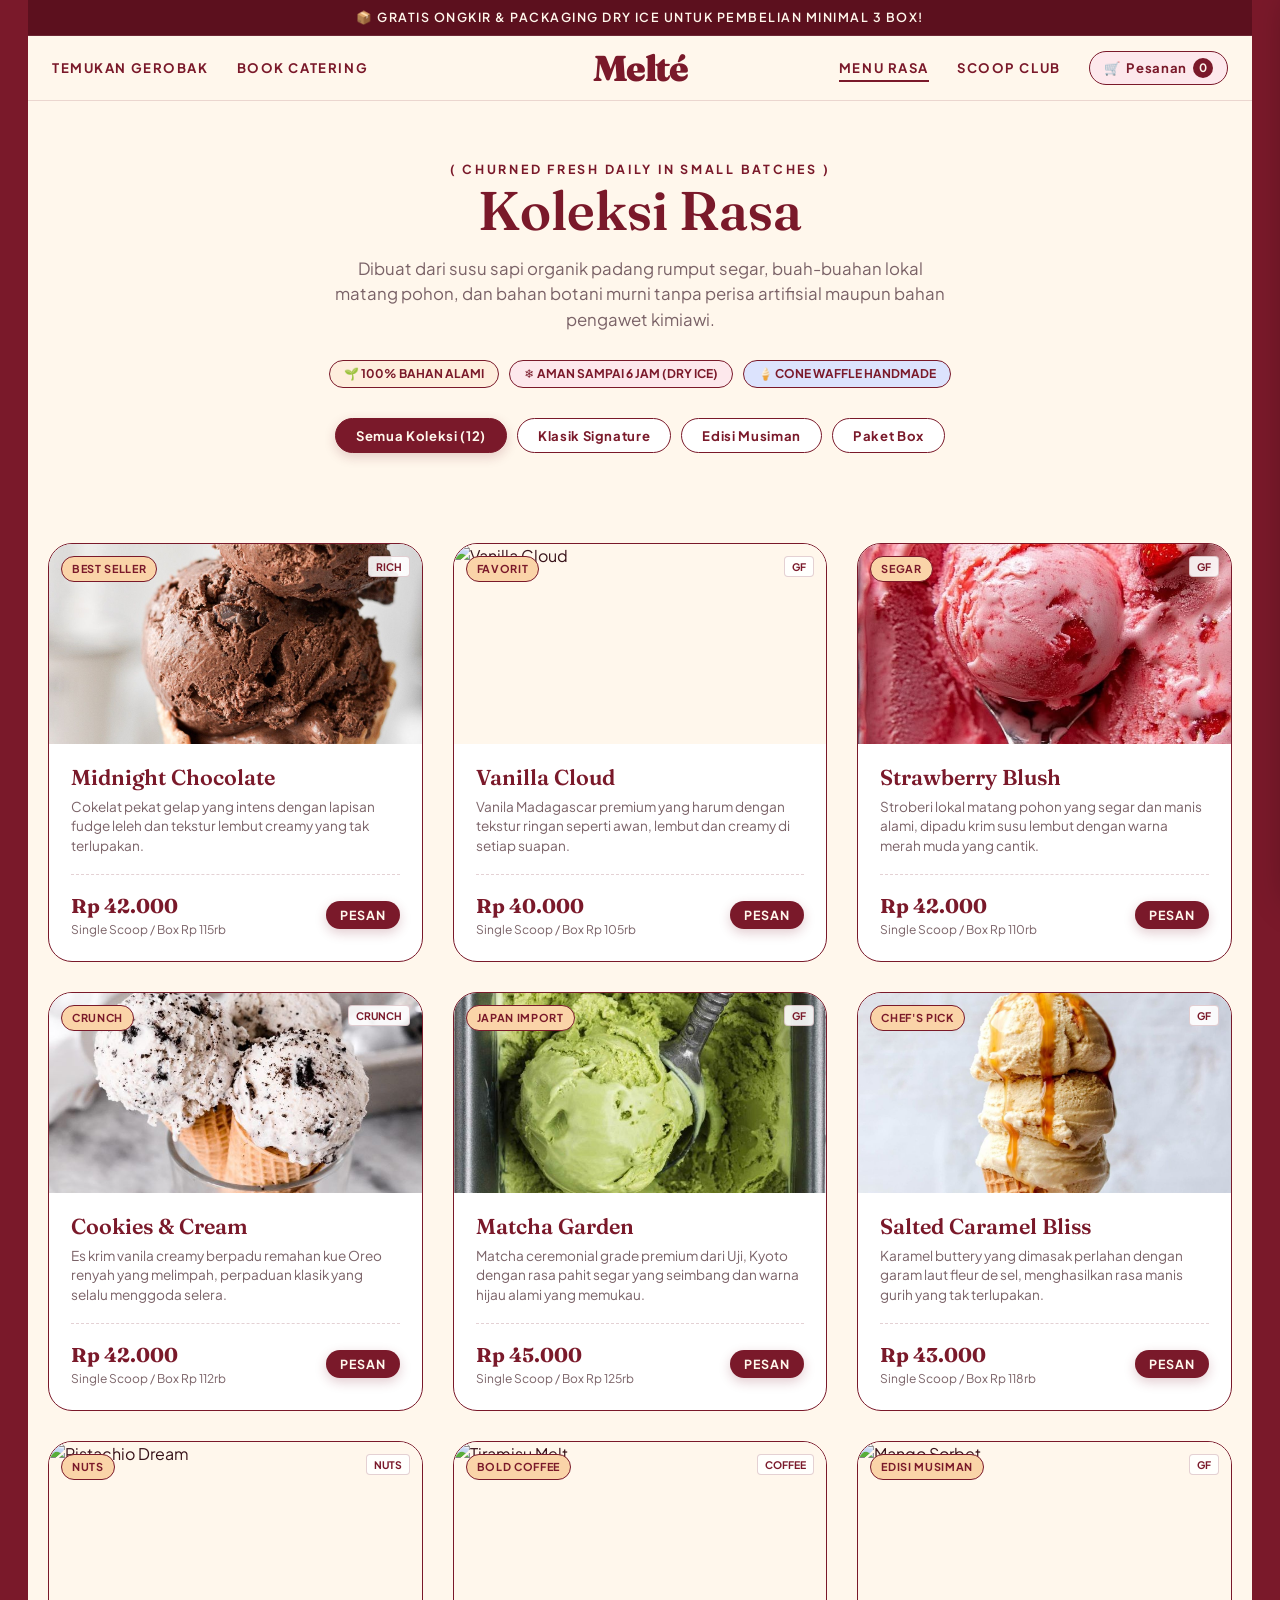
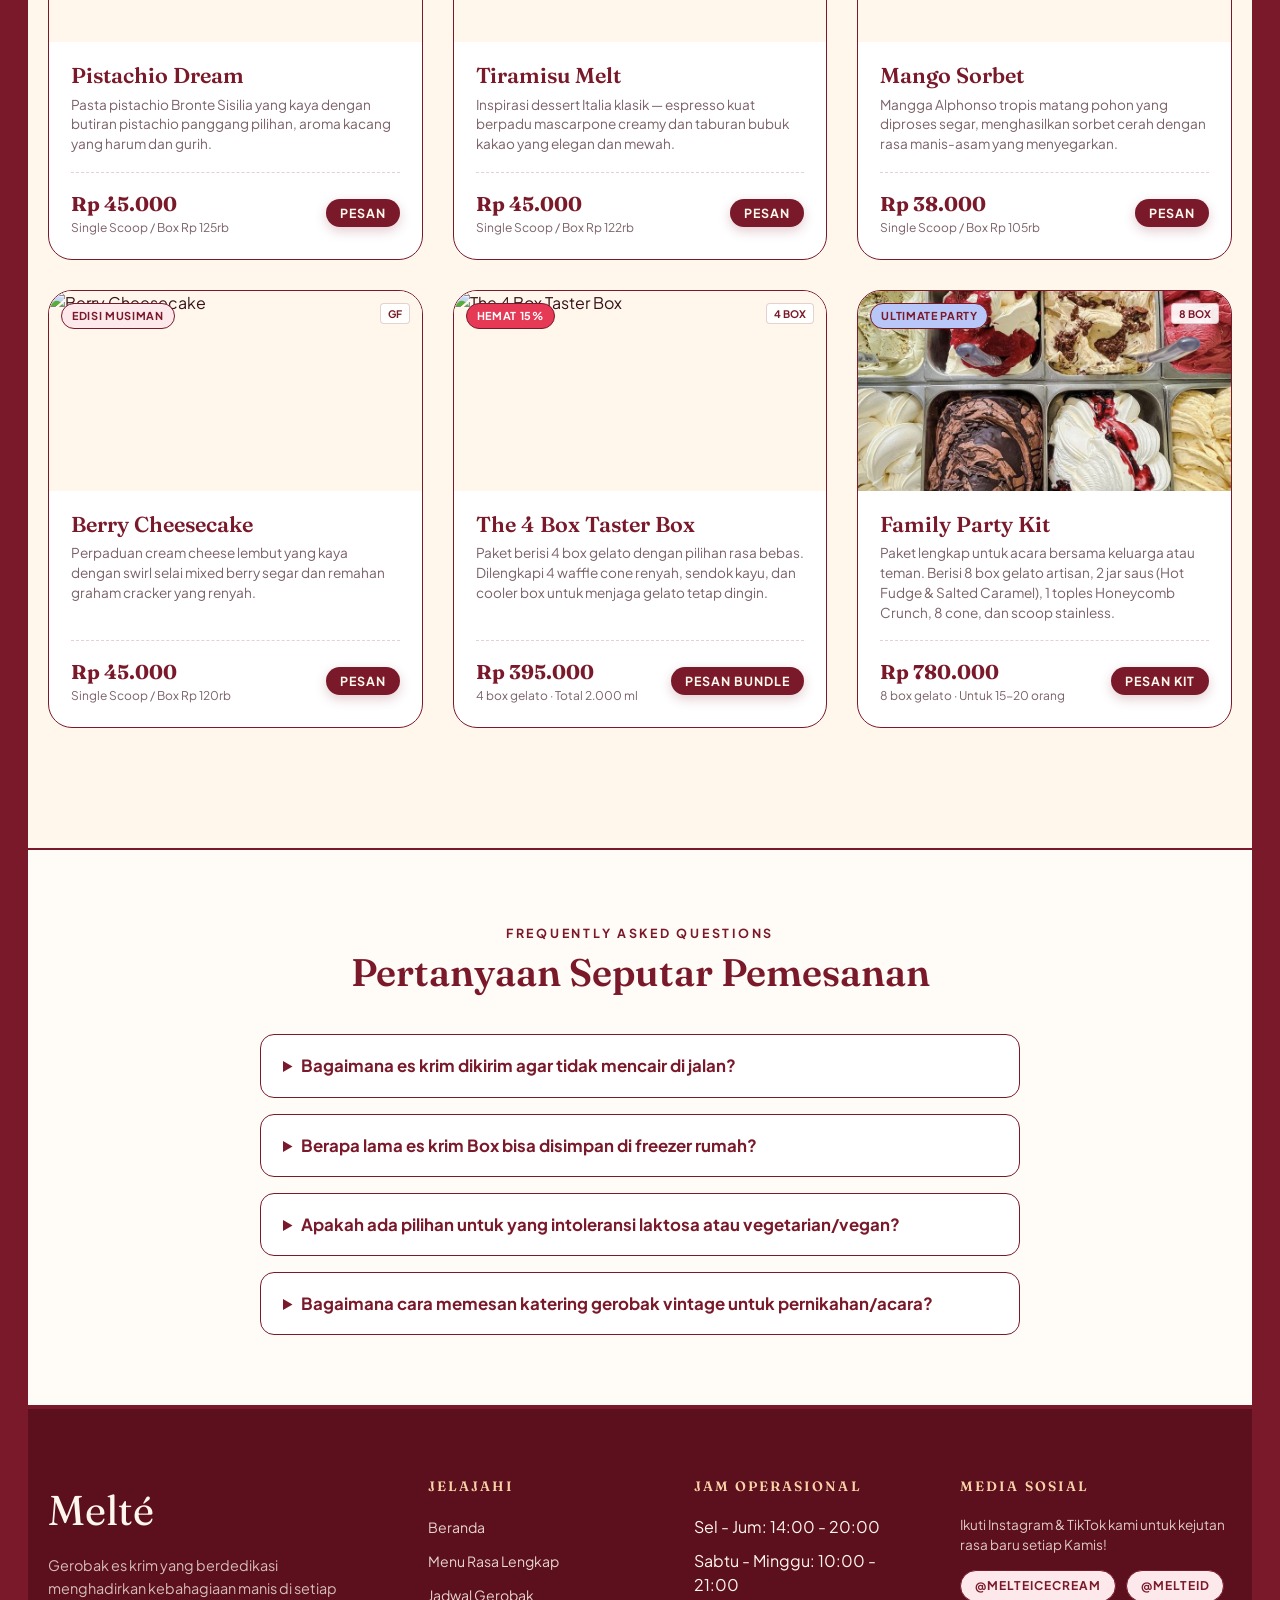
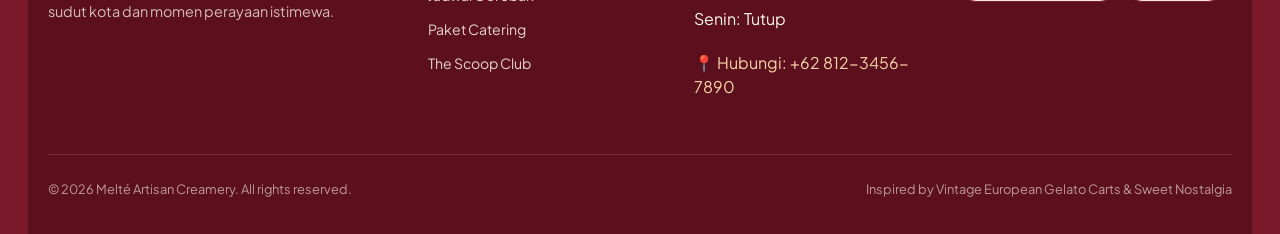
==== commit 621f98eb: "Update menu.html" ====
--- a/menu.html
+++ b/menu.html
@@ -470,7 +470,7 @@
           <div class="footer-brand">
             <span class="logo">Melté</span>
             <p class="desc">
-              Gerobak es krim artisan yang berdedikasi menghadirkan kebahagiaan manis di setiap sudut kota dan momen perayaan istimewa.
+              Gerobak es krim yang berdedikasi menghadirkan kebahagiaan manis di setiap sudut kota dan momen perayaan istimewa.
             </p>
           </div>
 
@@ -490,7 +490,7 @@
             <ul class="footer-links">
               <li>Sel - Jum: 14:00 - 20:00</li>
               <li>Sabtu - Minggu: 10:00 - 21:00</li>
-              <li>Senin: Dapur Produksi (Tutup)</li>
+              <li>Senin: Tutup</li>
               <li style="margin-top: 10px; color: var(--color-peach);">📍 Hubungi: +62 812-3456-7890</li>
             </ul>
           </div>
@@ -502,7 +502,7 @@
             </p>
             <div style="display: flex; gap: 10px;">
               <a href="#" class="btn-pill btn-pink" style="padding: 6px 14px; font-size: 0.75rem;">@melteicecream</a>
-              <a href="#" class="btn-pill btn-pink" style="padding: 6px 14px; font-size: 0.75rem;">TikTok</a>
+              <a href="#" class="btn-pill btn-pink" style="padding: 6px 14px; font-size: 0.75rem;">@melteid</a>
             </div>
           </div>
         </div>
@@ -593,8 +593,6 @@
     </div>
   </div>
   <div class="mobile-drawer-backdrop" id="cartBackdrop"></div>
-
-  <!-- Toast Notice Element -->
   <div class="toast-notice" id="toastNotice"></div>
 
   <script src="script.js"></script>
